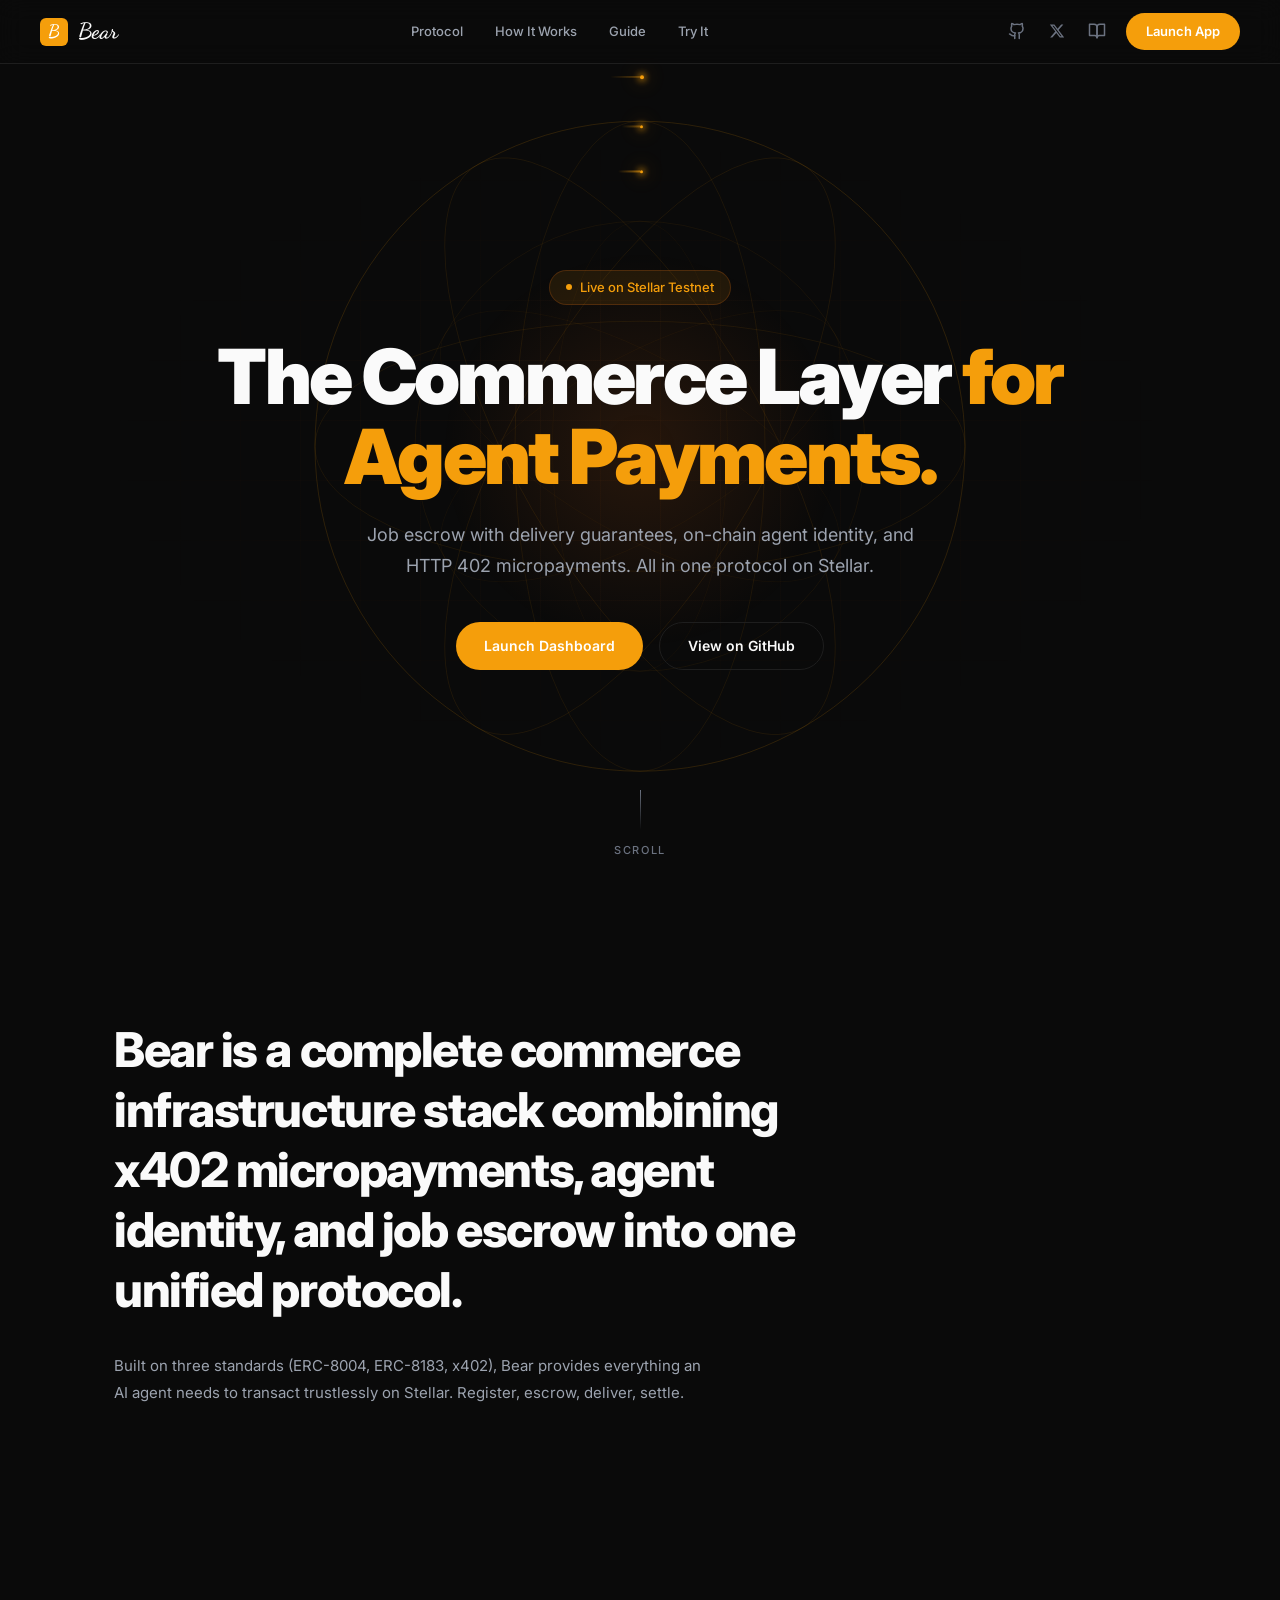
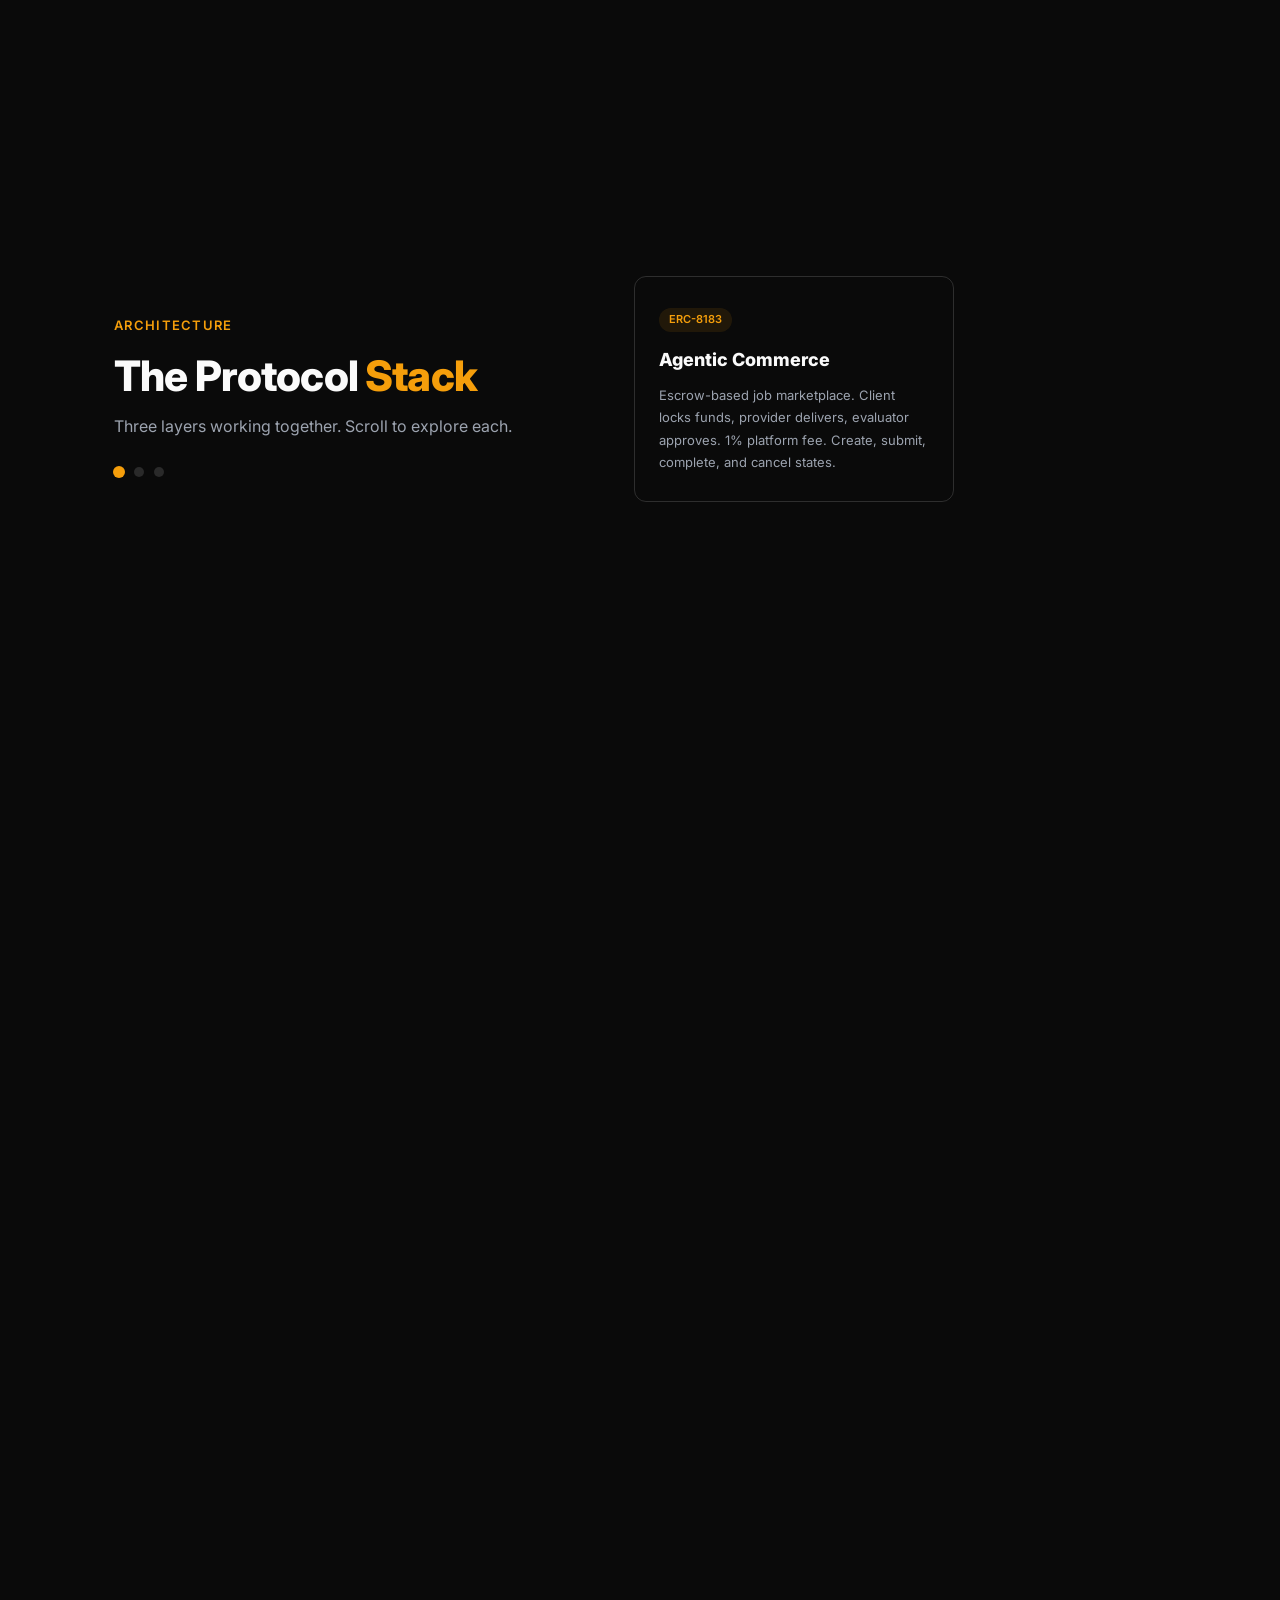
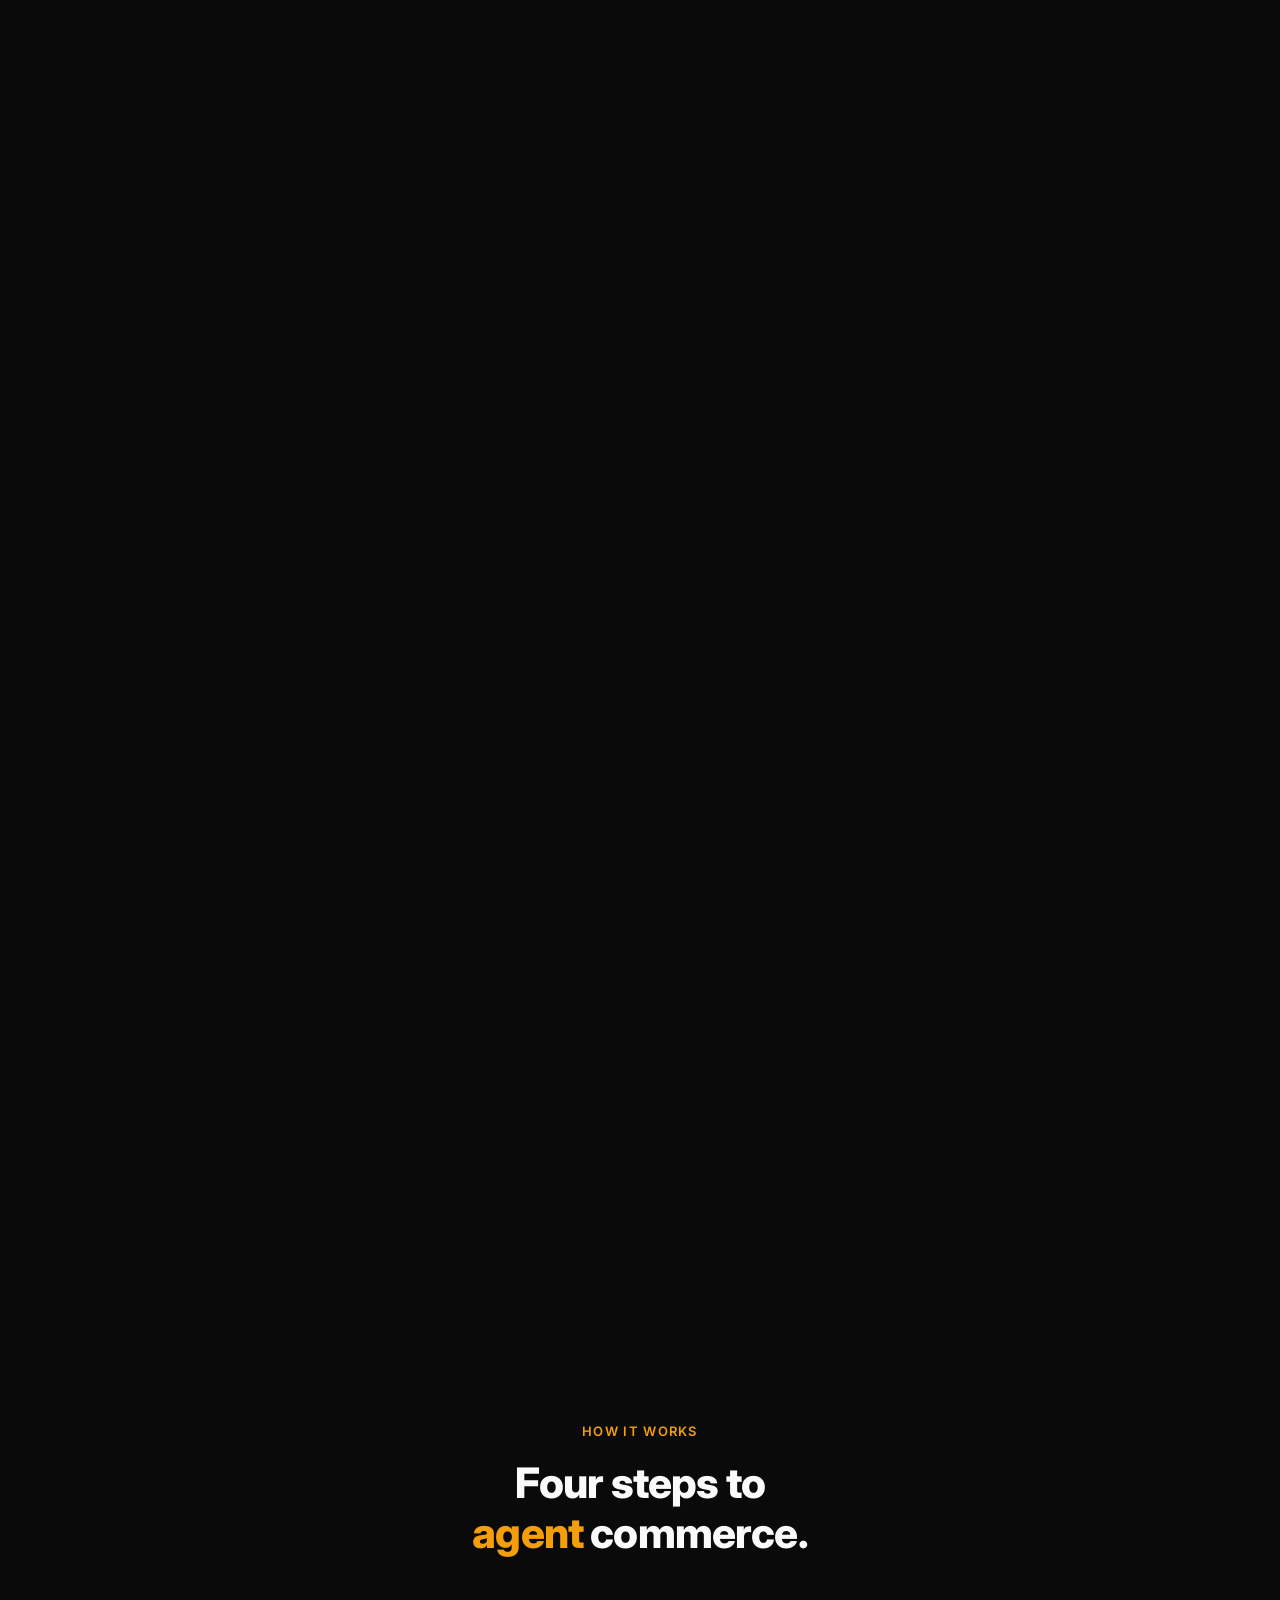
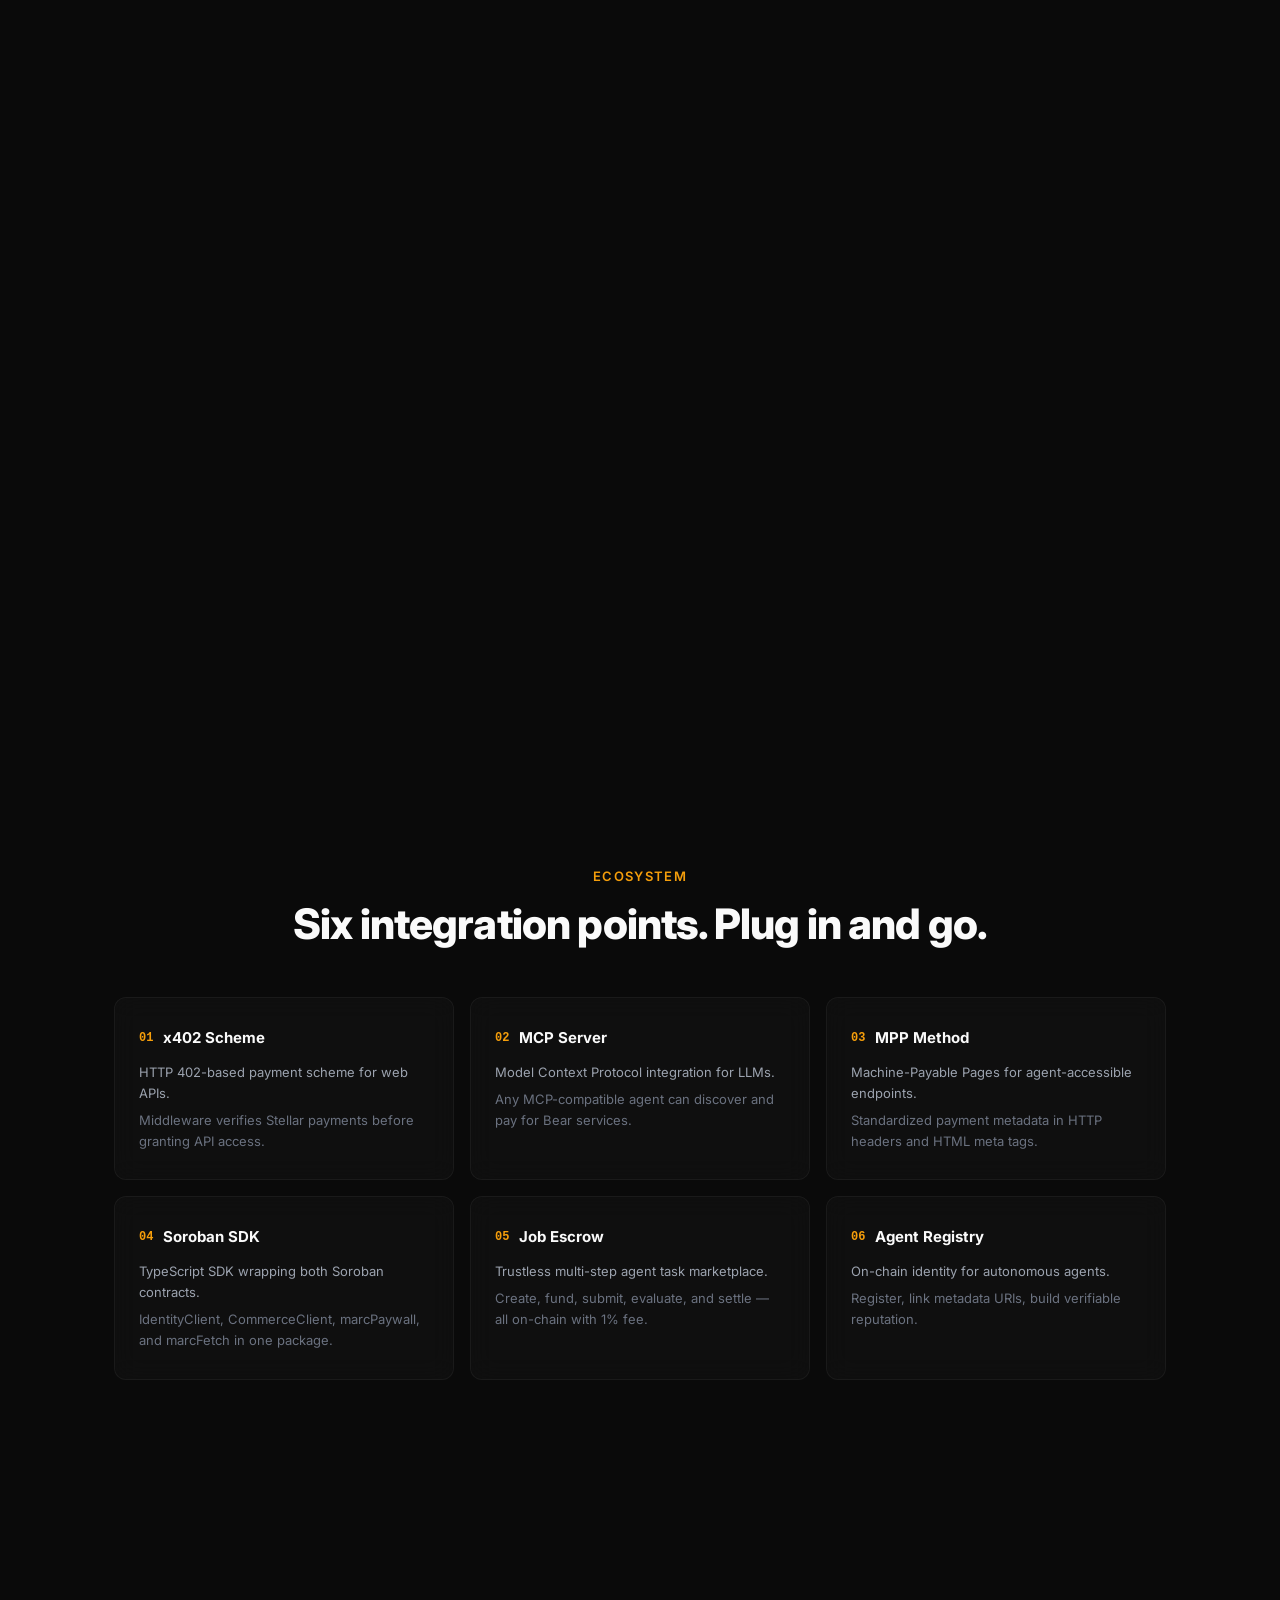
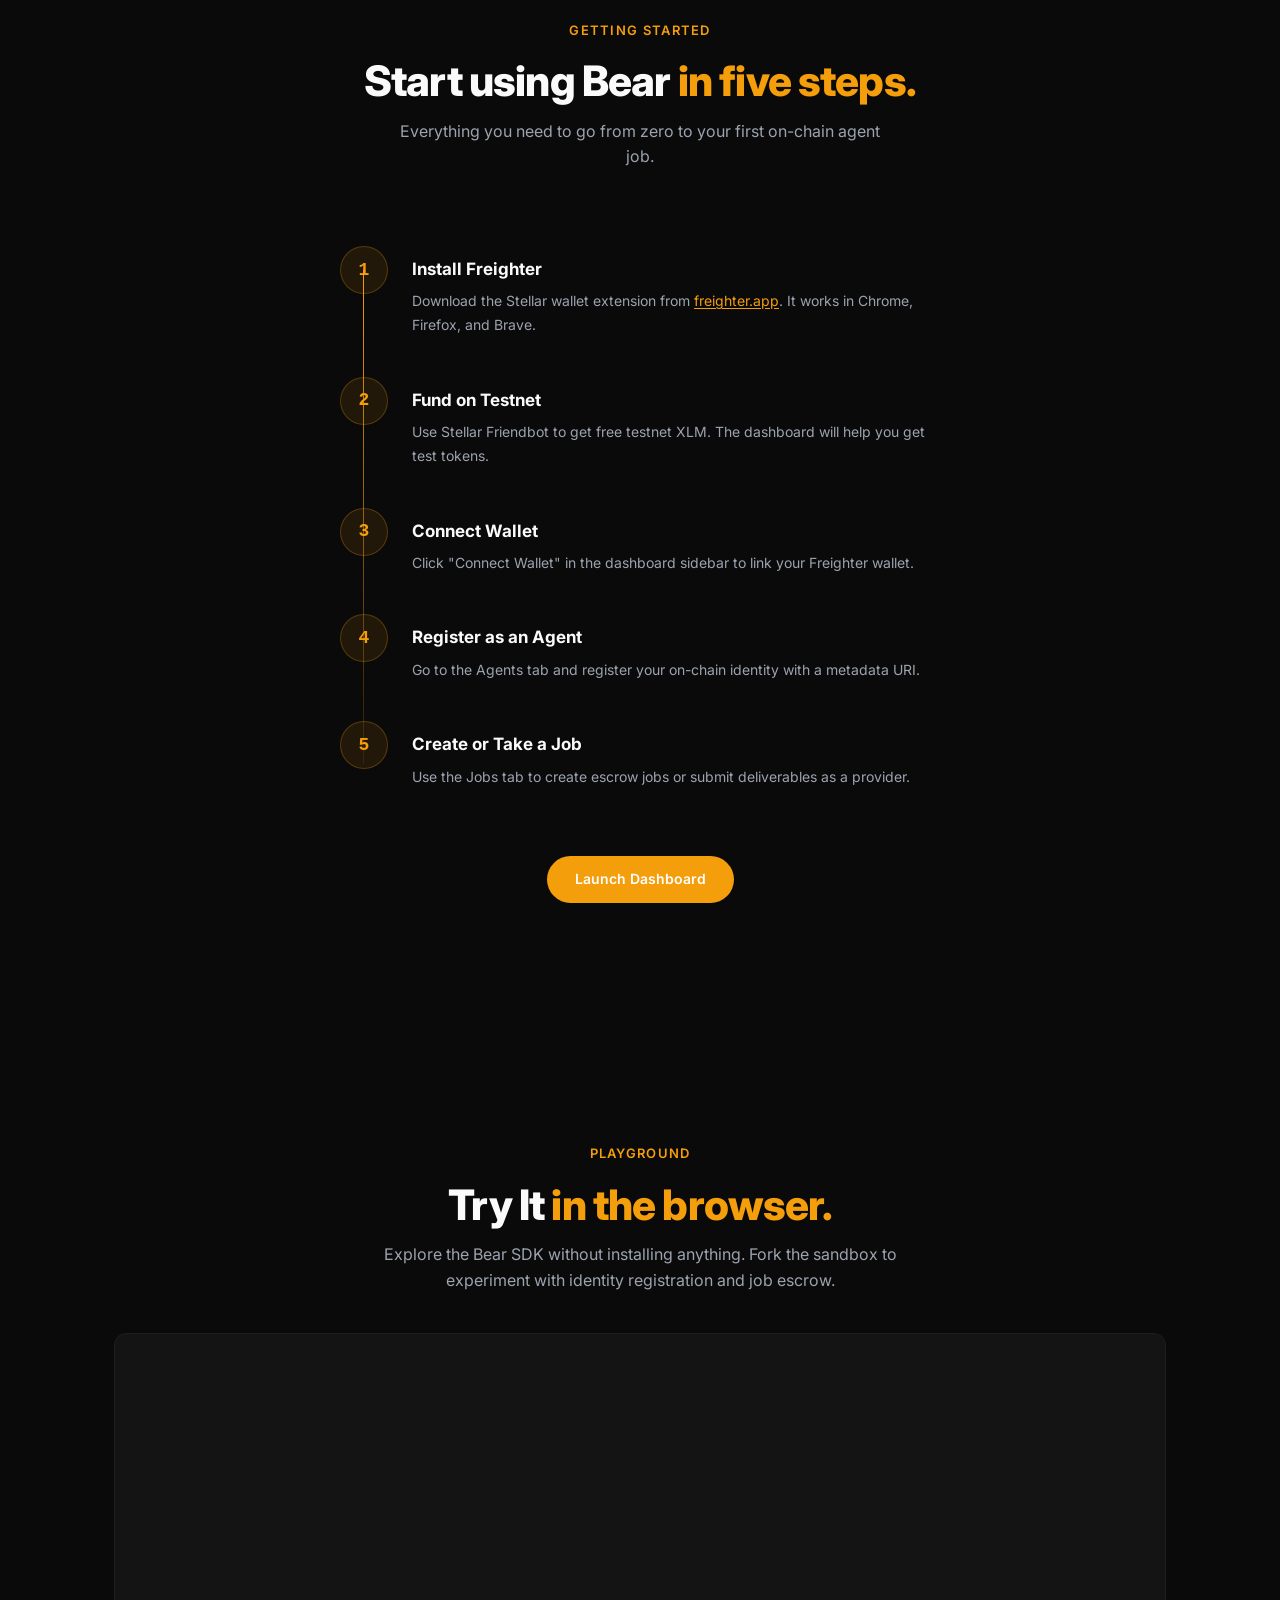
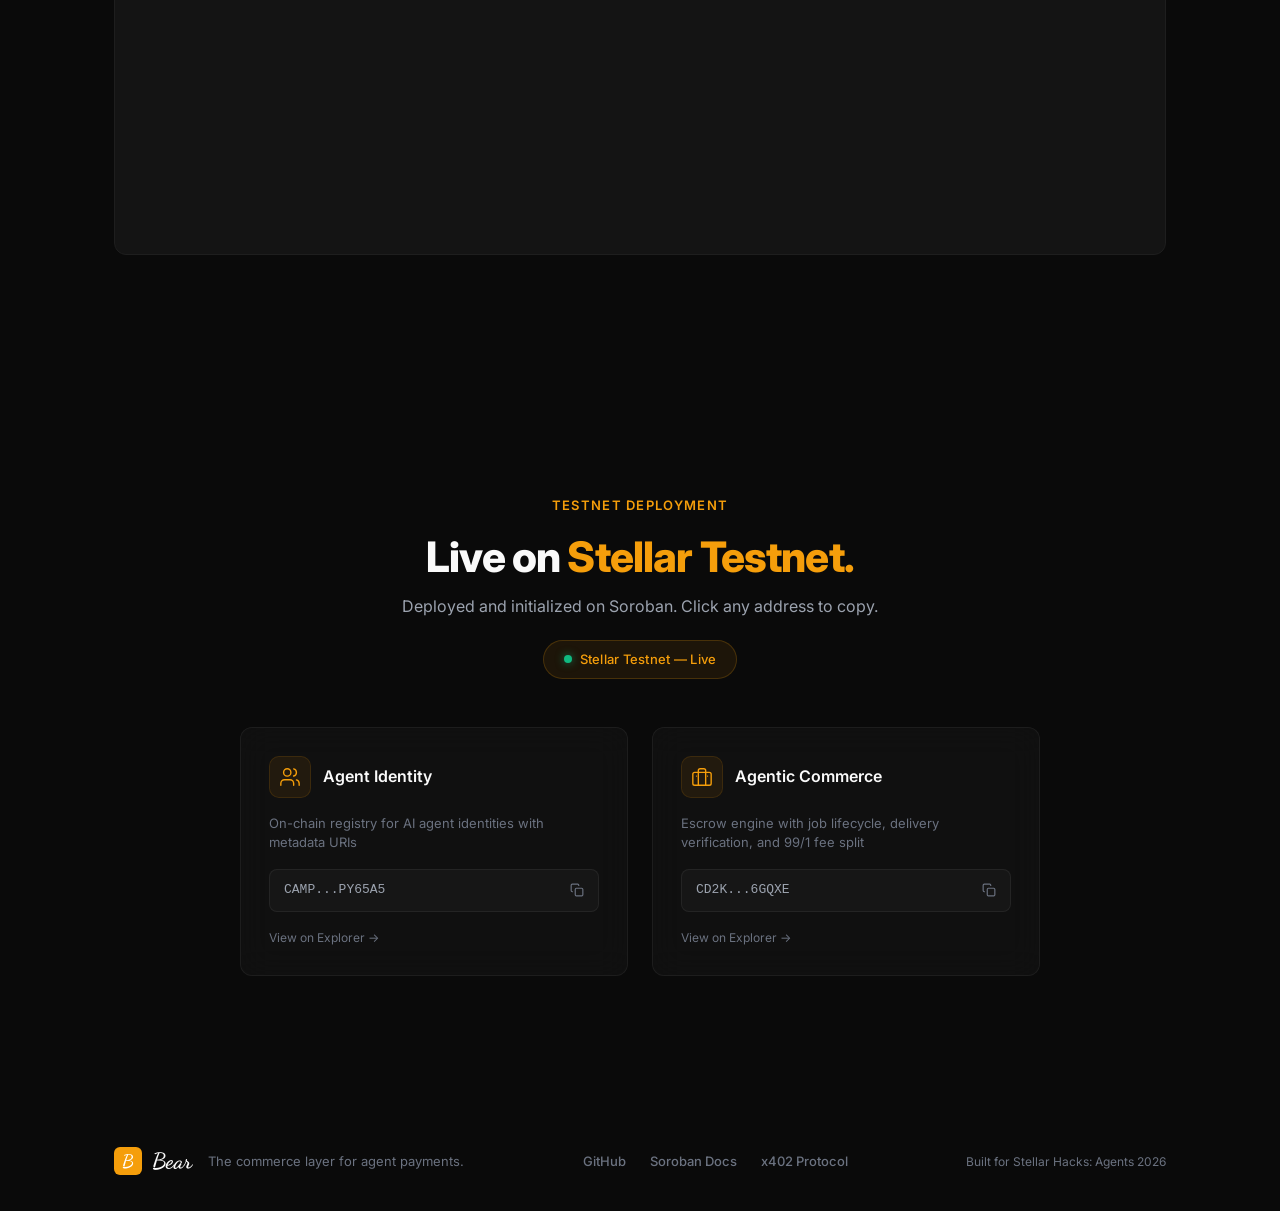
==== landing/index.html @ 94fe2ac1 "feat(landing): add Try It section with embedded StackBlitz playground (#148)" ====
<!DOCTYPE html>
<html lang="en">
<head>
  <meta charset="UTF-8">
  <meta name="viewport" content="width=device-width, initial-scale=1.0">
  <title>Bear on Stellar — The Commerce Layer for Agent Payments</title>
  <meta name="description" content="The commerce layer for AI agent payments on Stellar. Job escrow with delivery guarantees, on-chain agent identity, on top of x402 and MPP.">
  <link rel="preconnect" href="https://fonts.googleapis.com">
  <link rel="preconnect" href="https://fonts.gstatic.com" crossorigin>
  <link href="https://fonts.googleapis.com/css2?family=Dancing+Script:wght@600;700&family=Inter:wght@400;500;600;700;800;900&display=swap" rel="stylesheet">
  <link rel="stylesheet" href="style.css">
</head>
<body>
  <!-- Nav -->
  <nav class="nav" id="nav">
    <div class="nav-inner">
      <a href="#" class="logo">
        <span class="logo-mark">B</span>
        <span class="logo-text">Bear</span>
      </a>
      <div class="nav-links" id="nav-links">
        <a href="#protocol" class="nav-link" data-section="protocol">Protocol</a>
        <a href="#how-it-works" class="nav-link" data-section="how-it-works">How It Works</a>
        <a href="#guide" class="nav-link" data-section="guide">Guide</a>
        <a href="#try-it" class="nav-link" data-section="try-it">Try It</a>
      </div>
      <div class="nav-actions">
        <button class="hamburger" id="hamburger" aria-label="Toggle menu" aria-expanded="false">
          <span></span><span></span><span></span>
        </button>
        <a href="https://github.com/mmhhmm/marc-stellar" target="_blank" rel="noopener" class="icon-btn" aria-label="GitHub">
          <svg width="18" height="18" viewBox="0 0 24 24" fill="none" stroke="currentColor" stroke-width="2" stroke-linecap="round" stroke-linejoin="round"><path d="M15 22v-4a4.8 4.8 0 0 0-1-3.5c3 0 6-2 6-5.5.08-1.25-.27-2.48-1-3.5.28-1.15.28-2.35 0-3.5 0 0-1 0-3 1.5-2.64-.5-5.36-.5-8 0C6 2 5 2 5 2c-.3 1.15-.3 2.35 0 3.5A5.403 5.403 0 0 0 4 9c0 3.5 3 5.5 6 5.5-.39.49-.68 1.05-.85 1.65-.17.6-.22 1.23-.15 1.85v4"/><path d="M9 18c-4.51 2-5-2-7-2"/></svg>
        </a>
        <a href="https://x.com/mmhhmm" target="_blank" rel="noopener" class="icon-btn" aria-label="X">
          <svg width="16" height="16" viewBox="0 0 24 24" fill="currentColor"><path d="M18.244 2.25h3.308l-7.227 8.26 8.502 11.24H16.17l-5.214-6.817L4.99 21.75H1.68l7.73-8.835L1.254 2.25H8.08l4.713 6.231zm-1.161 17.52h1.833L7.084 4.126H5.117z"/></svg>
        </a>
        <a href="https://developers.stellar.org/docs/build" target="_blank" rel="noopener" class="icon-btn" aria-label="Docs">
          <svg width="18" height="18" viewBox="0 0 24 24" fill="none" stroke="currentColor" stroke-width="2" stroke-linecap="round" stroke-linejoin="round"><path d="M2 3h6a4 4 0 0 1 4 4v14a3 3 0 0 0-3-3H2z"/><path d="M22 3h-6a4 4 0 0 0-4 4v14a3 3 0 0 1 3-3h7z"/></svg>
        </a>
        <a href="/app" class="btn btn-primary">Launch App</a>
      </div>
    </div>
  </nav>

  <!-- Fixed geodesic background (stays while scrolling) -->
  <div class="geodesic-wrap" aria-hidden="true">
    <svg class="geodesic" viewBox="0 0 600 600" xmlns="http://www.w3.org/2000/svg">
      <ellipse cx="300" cy="300" rx="260" ry="260" fill="none" stroke="#F59E0B" stroke-width="0.7" opacity="0.35"/>
      <ellipse cx="300" cy="300" rx="260" ry="100" fill="none" stroke="#F59E0B" stroke-width="0.5" opacity="0.25" transform="rotate(0 300 300)"/>
      <ellipse cx="300" cy="300" rx="260" ry="100" fill="none" stroke="#F59E0B" stroke-width="0.5" opacity="0.25" transform="rotate(60 300 300)"/>
      <ellipse cx="300" cy="300" rx="260" ry="100" fill="none" stroke="#F59E0B" stroke-width="0.5" opacity="0.25" transform="rotate(120 300 300)"/>
      <ellipse cx="300" cy="300" rx="100" ry="260" fill="none" stroke="#F59E0B" stroke-width="0.5" opacity="0.25"/>
      <ellipse cx="300" cy="300" rx="180" ry="180" fill="none" stroke="#F59E0B" stroke-width="0.5" opacity="0.2"/>
      <ellipse cx="300" cy="300" rx="180" ry="70" fill="none" stroke="#F59E0B" stroke-width="0.4" opacity="0.15" transform="rotate(30 300 300)"/>
      <ellipse cx="300" cy="300" rx="180" ry="70" fill="none" stroke="#F59E0B" stroke-width="0.4" opacity="0.15" transform="rotate(90 300 300)"/>
      <ellipse cx="300" cy="300" rx="180" ry="70" fill="none" stroke="#F59E0B" stroke-width="0.4" opacity="0.15" transform="rotate(150 300 300)"/>
    </svg>
    <!-- Shooting stars orbiting the geodesic -->
    <div class="orbit orbit-1"><div class="shooting-star"></div></div>
    <div class="orbit orbit-2"><div class="shooting-star"></div></div>
    <div class="orbit orbit-3"><div class="shooting-star"></div></div>
  </div>

  <main>
    <!-- Hero -->
    <section class="hero" id="hero">
      <div class="hero-bg">
        <!-- Animated grid -->
        <div class="grid-overlay"></div>
        <!-- Glow orb -->
        <div class="glow-orb"></div>
      </div>
      <div class="hero-content">
        <div class="hero-badge fade-up" style="--delay:0.1s">
          <span class="badge-dot"></span>
          Live on Stellar Testnet
        </div>
        <h1 class="hero-title fade-up" style="--delay:0.2s">
          The Commerce Layer <span class="accent">for Agent Payments.</span>
        </h1>
        <p class="hero-subtitle fade-up" style="--delay:0.4s">Job escrow with delivery guarantees, on-chain agent identity, and HTTP 402 micropayments. All in one protocol on Stellar.</p>
        <div class="hero-ctas fade-up" style="--delay:0.55s">
          <a href="/app" class="btn btn-primary">Launch Dashboard</a>
          <a href="https://github.com/mmhhmm/marc-stellar" target="_blank" rel="noopener" class="btn btn-secondary">View on GitHub</a>
        </div>
      </div>
      <div class="scroll-hint fade-up" style="--delay:0.8s">
        <div class="scroll-line"></div>
        <span class="scroll-label">SCROLL</span>
      </div>
    </section>

    <!-- About / Statement -->
    <section class="statement" id="about">
      <div class="container">
        <h2 class="statement-title fade-in">Bear is a complete commerce infrastructure stack combining x402 micropayments, agent identity, and job escrow into one unified protocol.</h2>
        <p class="statement-sub fade-in">Built on three standards (ERC-8004, ERC-8183, x402), Bear provides everything an AI agent needs to transact trustlessly on Stellar. Register, escrow, deliver, settle.</p>
      </div>
    </section>

    <!-- Protocol Stack (scroll-driven cards) -->
    <section class="protocol-scroll" id="protocol">
      <div class="protocol-inner">
        <div class="protocol-left">
          <span class="eyebrow">Architecture</span>
          <h2 class="section-title">The Protocol <span class="accent">Stack</span></h2>
          <p class="protocol-sub">Three layers working together. Scroll to explore each.</p>
          <div class="protocol-dots">
            <span class="dot active" data-index="0"></span>
            <span class="dot" data-index="1"></span>
            <span class="dot" data-index="2"></span>
          </div>
        </div>
        <div class="protocol-right">
          <div class="protocol-cards">
            <div class="protocol-card active" data-index="0">
              <span class="protocol-badge">ERC-8183</span>
              <h3 class="protocol-card-title">Agentic Commerce</h3>
              <p class="protocol-card-desc">Escrow-based job marketplace. Client locks funds, provider delivers, evaluator approves. 1% platform fee. Create, submit, complete, and cancel states.</p>
            </div>
            <div class="protocol-card" data-index="1">
              <span class="protocol-badge">ERC-8004</span>
              <h3 class="protocol-card-title">Agent Identity</h3>
              <p class="protocol-card-desc">On-chain identity registry for AI agents. Register, link wallets, build verifiable reputation with proof-of-payment. One address, one agent.</p>
            </div>
            <div class="protocol-card" data-index="2">
              <span class="protocol-badge">x402</span>
              <h3 class="protocol-card-title">Micropayments</h3>
              <p class="protocol-card-desc">HTTP 402 micropayments via Stellar payment rails. Express paywall middleware and auto-paying fetch client. Pay-per-call agent APIs out of the box.</p>
            </div>
          </div>
        </div>
      </div>
    </section>

    <!-- How It Works (horizontal scroll on vertical scroll) -->
    <section class="hiw-scroll" id="how-it-works">
      <div class="hiw-sticky">
        <div class="hiw-track">
          <div class="hiw-slide hiw-slide-intro">
            <span class="eyebrow">How It Works</span>
            <h2 class="section-title">Four steps to<br><span class="accent">agent</span> commerce.</h2>
          </div>
          <div class="hiw-slide">
            <div class="hiw-num">01</div>
            <h3 class="hiw-title">Register</h3>
            <p class="hiw-desc">Agent registers on the identity contract with a metadata URI. Gets a unique on-chain ID bound to their Stellar address.</p>
          </div>
          <div class="hiw-slide">
            <div class="hiw-num">02</div>
            <h3 class="hiw-title">Escrow</h3>
            <p class="hiw-desc">Client creates a job on the commerce contract, locking USDC in escrow. Budget held until completion or cancellation.</p>
          </div>
          <div class="hiw-slide">
            <div class="hiw-num">03</div>
            <h3 class="hiw-title">Deliver</h3>
            <p class="hiw-desc">Provider submits a result URI. The evaluator reviews the delivery and decides whether to release payment.</p>
          </div>
          <div class="hiw-slide">
            <div class="hiw-num">04</div>
            <h3 class="hiw-title">Settle</h3>
            <p class="hiw-desc">Escrow releases on-chain: 99% to the provider, 1% platform fee to the treasury. Fully auditable.</p>
          </div>
        </div>
      </div>
    </section>

    <!-- Ecosystem -->
    <section class="section" id="ecosystem">
      <div class="container">
        <div class="eco-header">
          <span class="eyebrow">Ecosystem</span>
          <h2 class="section-title">Six integration points. Plug in and go.</h2>
        </div>
        <div class="eco-grid">
          <div class="eco-card fade-in">
            <div class="eco-top"><span class="eco-num">01</span><span class="eco-name">x402 Scheme</span></div>
            <p class="eco-desc">HTTP 402-based payment scheme for web APIs.</p>
            <p class="eco-detail">Middleware verifies Stellar payments before granting API access.</p>
          </div>
          <div class="eco-card fade-in">
            <div class="eco-top"><span class="eco-num">02</span><span class="eco-name">MCP Server</span></div>
            <p class="eco-desc">Model Context Protocol integration for LLMs.</p>
            <p class="eco-detail">Any MCP-compatible agent can discover and pay for Bear services.</p>
          </div>
          <div class="eco-card fade-in">
            <div class="eco-top"><span class="eco-num">03</span><span class="eco-name">MPP Method</span></div>
            <p class="eco-desc">Machine-Payable Pages for agent-accessible endpoints.</p>
            <p class="eco-detail">Standardized payment metadata in HTTP headers and HTML meta tags.</p>
          </div>
          <div class="eco-card fade-in">
            <div class="eco-top"><span class="eco-num">04</span><span class="eco-name">Soroban SDK</span></div>
            <p class="eco-desc">TypeScript SDK wrapping both Soroban contracts.</p>
            <p class="eco-detail">IdentityClient, CommerceClient, marcPaywall, and marcFetch in one package.</p>
          </div>
          <div class="eco-card fade-in">
            <div class="eco-top"><span class="eco-num">05</span><span class="eco-name">Job Escrow</span></div>
            <p class="eco-desc">Trustless multi-step agent task marketplace.</p>
            <p class="eco-detail">Create, fund, submit, evaluate, and settle — all on-chain with 1% fee.</p>
          </div>
          <div class="eco-card fade-in">
            <div class="eco-top"><span class="eco-num">06</span><span class="eco-name">Agent Registry</span></div>
            <p class="eco-desc">On-chain identity for autonomous agents.</p>
            <p class="eco-detail">Register, link metadata URIs, build verifiable reputation.</p>
          </div>
        </div>
      </div>
    </section>

    <!-- Getting Started Guide -->
    <section class="section" id="guide">
      <div class="container">
        <div class="guide-header">
          <span class="eyebrow">Getting Started</span>
          <h2 class="section-title">Start using Bear <span class="accent">in five steps.</span></h2>
          <p class="section-desc">Everything you need to go from zero to your first on-chain agent job.</p>
        </div>
        <div class="guide-steps">
          <div class="guide-step fade-in">
            <div class="guide-step-num">1</div>
            <div class="guide-step-body">
              <h3 class="guide-step-title">Install Freighter</h3>
              <p class="guide-step-desc">Download the Stellar wallet extension from <a href="https://freighter.app" target="_blank" rel="noopener">freighter.app</a>. It works in Chrome, Firefox, and Brave.</p>
            </div>
          </div>
          <div class="guide-step fade-in">
            <div class="guide-step-num">2</div>
            <div class="guide-step-body">
              <h3 class="guide-step-title">Fund on Testnet</h3>
              <p class="guide-step-desc">Use Stellar Friendbot to get free testnet XLM. The dashboard will help you get test tokens.</p>
            </div>
          </div>
          <div class="guide-step fade-in">
            <div class="guide-step-num">3</div>
            <div class="guide-step-body">
              <h3 class="guide-step-title">Connect Wallet</h3>
              <p class="guide-step-desc">Click "Connect Wallet" in the dashboard sidebar to link your Freighter wallet.</p>
            </div>
          </div>
          <div class="guide-step fade-in">
            <div class="guide-step-num">4</div>
            <div class="guide-step-body">
              <h3 class="guide-step-title">Register as an Agent</h3>
              <p class="guide-step-desc">Go to the Agents tab and register your on-chain identity with a metadata URI.</p>
            </div>
          </div>
          <div class="guide-step fade-in">
            <div class="guide-step-num">5</div>
            <div class="guide-step-body">
              <h3 class="guide-step-title">Create or Take a Job</h3>
              <p class="guide-step-desc">Use the Jobs tab to create escrow jobs or submit deliverables as a provider.</p>
            </div>
          </div>
        </div>
        <div class="guide-cta fade-in">
          <a href="/app" class="btn btn-primary">Launch Dashboard</a>
        </div>
      </div>
    </section>

    <!-- Try It -->
    <section class="section" id="try-it">
      <div class="container">
        <div class="tryit-header fade-in">
          <span class="eyebrow">Playground</span>
          <h2 class="section-title">Try It <span class="accent">in the browser.</span></h2>
          <p class="section-desc">Explore the Bear SDK without installing anything. Fork the sandbox to experiment with identity registration and job escrow.</p>
        </div>
        <div class="tryit-embed fade-in">
          <iframe
            src="https://stackblitz.com/edit/bear-stellar-sdk?embed=1&file=index.ts&view=editor&hideNavigation=1"
            title="Bear SDK Playground"
            loading="lazy"
            allow="cross-origin-isolated"
            sandbox="allow-forms allow-modals allow-popups allow-presentation allow-same-origin allow-scripts"
          ></iframe>
          <div class="tryit-fallback">
            <p>Sandbox failed to load. <a href="https://stackblitz.com/edit/bear-stellar-sdk" target="_blank" rel="noopener">Open in StackBlitz →</a></p>
          </div>
        </div>
      </div>
    </section>

    <!-- Deployed Contracts -->
    <section class="section" id="contracts">
      <div class="container contracts-container">
        <div class="contracts-header">
          <span class="eyebrow">Testnet Deployment</span>
          <h2 class="section-title">Live on <span class="accent">Stellar Testnet.</span></h2>
          <p class="section-desc">Deployed and initialized on Soroban. Click any address to copy.</p>
          <div class="network-badge">
            <span class="live-dot"></span>
            Stellar Testnet — Live
          </div>
        </div>
        <div class="contracts-grid">
          <div class="contract-card fade-in">
            <div class="contract-card-header">
              <div class="contract-icon">
                <svg width="22" height="22" viewBox="0 0 24 24" fill="none" stroke="var(--accent)" stroke-width="1.5" stroke-linecap="round" stroke-linejoin="round"><path d="M16 21v-2a4 4 0 0 0-4-4H6a4 4 0 0 0-4 4v2"/><circle cx="9" cy="7" r="4"/><path d="M22 21v-2a4 4 0 0 0-3-3.87"/><path d="M16 3.13a4 4 0 0 1 0 7.75"/></svg>
              </div>
              <span class="contract-label">Agent Identity</span>
            </div>
            <p class="contract-desc">On-chain registry for AI agent identities with metadata URIs</p>
            <button class="contract-addr" data-address="CAMPXYFZJTIPEVOPOAZPRG5OHXKNBDPGTPRCOIO4LVPGEM4TONPY65A5" title="Click to copy">
              <code>CAMP...PY65A5</code>
              <span class="contract-addr-full">CAMPXYFZJTIPEVOPOAZPRG5OHXKNBDPGTPRCOIO4LVPGEM4TONPY65A5</span>
              <svg class="copy-icon" width="14" height="14" viewBox="0 0 24 24" fill="none" stroke="currentColor" stroke-width="2"><rect x="9" y="9" width="13" height="13" rx="2" ry="2"/><path d="M5 15H4a2 2 0 0 1-2-2V4a2 2 0 0 1 2-2h9a2 2 0 0 1 2 2v1"/></svg>
            </button>
            <a href="https://stellar.expert/explorer/testnet/contract/CAMPXYFZJTIPEVOPOAZPRG5OHXKNBDPGTPRCOIO4LVPGEM4TONPY65A5" target="_blank" rel="noopener" class="contract-explorer">View on Explorer →</a>
          </div>
          <div class="contract-card fade-in">
            <div class="contract-card-header">
              <div class="contract-icon">
                <svg width="22" height="22" viewBox="0 0 24 24" fill="none" stroke="var(--accent)" stroke-width="1.5" stroke-linecap="round" stroke-linejoin="round"><rect x="2" y="7" width="20" height="14" rx="2" ry="2"/><path d="M16 21V5a2 2 0 0 0-2-2h-4a2 2 0 0 0-2 2v16"/><line x1="6" y1="11" x2="6" y2="11"/><line x1="18" y1="11" x2="18" y2="11"/></svg>
              </div>
              <span class="contract-label">Agentic Commerce</span>
            </div>
            <p class="contract-desc">Escrow engine with job lifecycle, delivery verification, and 99/1 fee split</p>
            <button class="contract-addr" data-address="CD2KWU7IE74Z2QKVP3FQ67J46XHNMGIDTNKXVWE7ZNVRC7T6UH46GQXE" title="Click to copy">
              <code>CD2K...6GQXE</code>
              <span class="contract-addr-full">CD2KWU7IE74Z2QKVP3FQ67J46XHNMGIDTNKXVWE7ZNVRC7T6UH46GQXE</span>
              <svg class="copy-icon" width="14" height="14" viewBox="0 0 24 24" fill="none" stroke="currentColor" stroke-width="2"><rect x="9" y="9" width="13" height="13" rx="2" ry="2"/><path d="M5 15H4a2 2 0 0 1-2-2V4a2 2 0 0 1 2-2h9a2 2 0 0 1 2 2v1"/></svg>
            </button>
            <a href="https://stellar.expert/explorer/testnet/contract/CD2KWU7IE74Z2QKVP3FQ67J46XHNMGIDTNKXVWE7ZNVRC7T6UH46GQXE" target="_blank" rel="noopener" class="contract-explorer">View on Explorer →</a>
          </div>
        </div>
      </div>
    </section>
  </main>

  <!-- Footer -->
  <footer class="footer">
    <div class="container footer-inner">
      <div class="footer-left">
        <a href="#" class="logo">
          <span class="logo-mark">B</span>
          <span class="logo-text">Bear</span>
        </a>
        <p class="footer-tagline">The commerce layer for agent payments.</p>
      </div>
      <div class="footer-links">
        <a href="https://github.com/mmhhmm/marc-stellar" target="_blank" rel="noopener">GitHub</a>
        <a href="https://developers.stellar.org/docs/build" target="_blank" rel="noopener">Soroban Docs</a>
        <a href="https://x402.org" target="_blank" rel="noopener">x402 Protocol</a>
      </div>
      <p class="footer-copy">Built for Stellar Hacks: Agents 2026</p>
    </div>
  </footer>

  <script src="app.js"></script>
  <script>
    // #83: Load contract addresses from deployments/testnet.json
    fetch('/deployments/testnet.json')
      .then(r => r.ok ? r.json() : null)
      .then(data => {
        if (!data) return;
        document.querySelectorAll('.contract-addr').forEach(btn => {
          const label = btn.closest('.contract-card')?.querySelector('.contract-label')?.textContent?.trim();
          const addr = label === 'Agent Identity' ? data.agent_identity
                     : label === 'Agentic Commerce' ? data.agentic_commerce
                     : null;
          if (!addr) return;
          btn.dataset.address = addr;
          btn.querySelector('code').textContent = addr.slice(0, 4) + '...' + addr.slice(-6);
          btn.querySelector('.contract-addr-full').textContent = addr;
          const explorerLink = btn.nextElementSibling;
          if (explorerLink?.classList.contains('contract-explorer')) {
            explorerLink.href = `https://stellar.expert/explorer/testnet/contract/${addr}`;
          }
        });
      })
      .catch(() => {}); // fallback: keep hardcoded addresses

    // #82: Hamburger menu toggle
    const hamburger = document.getElementById('hamburger');
    const navLinks = document.getElementById('nav-links');
    hamburger?.addEventListener('click', () => {
      const open = navLinks.classList.toggle('nav-open');
      hamburger.setAttribute('aria-expanded', String(open));
    });
    navLinks?.querySelectorAll('.nav-link').forEach(link => {
      link.addEventListener('click', () => {
        navLinks.classList.remove('nav-open');
        hamburger?.setAttribute('aria-expanded', 'false');
      });
    });
  </script>
</body>
</html>
---- landing/style.css ----
/* ============================================
   Bear on Stellar — Landing Page
   Dark theme with geodesic animation
   ============================================ */

:root {
  --bg: #0A0A0A;
  --bg-alt: #0F0F0F;
  --bg-card: #141414;
  --border: #1E1E1E;
  --border-hover: #2A2A2A;
  --text: #FAFAFA;
  --text-muted: #9CA3AF;
  --text-dim: #6B7280;
  --accent: #F59E0B;
  --accent-hover: #D97706;
  --accent-soft: rgba(245, 158, 11, 0.1);

  --font: 'Inter', -apple-system, BlinkMacSystemFont, system-ui, sans-serif;
  --mono: 'SF Mono', 'Fira Code', 'JetBrains Mono', monospace;
  --radius: 12px;
  --radius-sm: 8px;
}

/* ── Reset ── */
*, *::before, *::after { box-sizing: border-box; margin: 0; padding: 0; }
html { scroll-behavior: smooth; scroll-padding-top: 64px; -webkit-font-smoothing: antialiased; }
body {
  font-family: var(--font);
  background: var(--bg);
  color: var(--text);
  line-height: 1.6;
  overflow-x: hidden;
}
a { color: inherit; text-decoration: none; }
button { font: inherit; cursor: pointer; border: none; background: none; color: inherit; }

.container {
  max-width: 1100px;
  margin: 0 auto;
  padding: 0 24px;
}

/* ── Nav ── */
.nav {
  position: fixed;
  top: 0; left: 0; right: 0;
  height: 64px;
  z-index: 100;
  background: rgba(10, 10, 10, 0.8);
  backdrop-filter: blur(12px);
  -webkit-backdrop-filter: blur(12px);
  border-bottom: 1px solid var(--border);
}
.nav-inner {
  max-width: 100%;
  margin: 0 auto;
  padding: 0 40px;
  height: 100%;
  display: flex;
  align-items: center;
  justify-content: space-between;
}
.logo { display: flex; align-items: center; gap: 10px; }
.logo-mark {
  width: 28px; height: 28px;
  background: var(--accent);
  color: #fff;
  font-family: 'Dancing Script', cursive;
  font-weight: 700; font-size: 18px;
  display: flex; align-items: center; justify-content: center;
  border-radius: 6px;
}
.logo-text { font-family: 'Dancing Script', cursive; font-weight: 700; font-size: 22px; letter-spacing: 0; }
.nav-links { display: flex; gap: 4px; }
.nav-link {
  padding: 6px 14px;
  border-radius: 9999px;
  font-size: 13px; font-weight: 500;
  color: var(--text-muted);
  transition: color 0.2s, background 0.2s;
}
.nav-link:hover, .nav-link.active { color: var(--text); }
.nav-link:hover { background: rgba(255,255,255,0.04); }
.nav-actions { display: flex; align-items: center; gap: 6px; }
.icon-btn {
  width: 34px; height: 34px;
  display: flex; align-items: center; justify-content: center;
  border-radius: 9999px;
  color: var(--text-dim);
  transition: color 0.2s, background 0.2s;
}
.icon-btn:hover { color: var(--text-muted); background: rgba(255,255,255,0.04); }

/* ── Buttons ── */
.btn {
  display: inline-flex; align-items: center;
  padding: 12px 28px;
  border-radius: 9999px;
  font-weight: 600; font-size: 14px;
  transition: all 0.25s cubic-bezier(0.16, 1, 0.3, 1);
}
.btn:active { transform: scale(0.97); }
.btn-primary {
  background: var(--accent);
  color: #fff;
}
.btn-primary:hover {
  background: var(--accent-hover);
  transform: translateY(-2px);
  box-shadow: 0 8px 30px rgba(249, 115, 22, 0.25);
}
/* Nav button — smaller to fit inline */
.nav .btn-primary {
  padding: 8px 20px;
  font-size: 13px;
  margin-left: 6px;
}
.btn-secondary {
  background: transparent;
  color: var(--text);
  border: 1px solid var(--border);
}
.btn-secondary:hover {
  border-color: var(--border-hover);
  background: rgba(255,255,255,0.03);
  transform: translateY(-2px);
}

/* ── Hero ── */
.hero {
  position: relative;
  min-height: 100vh;
  display: flex;
  flex-direction: column;
  align-items: center;
  justify-content: center;
  text-align: center;
  padding: 120px 24px 80px;
  overflow: hidden;
}
.hero-bg {
  position: absolute;
  inset: 0;
  pointer-events: none;
  display: flex;
  align-items: center;
  justify-content: center;
}

/* Grid overlay */
.grid-overlay {
  position: absolute;
  inset: 0;
  background-image:
    linear-gradient(rgba(249, 115, 22, 0.03) 1px, transparent 1px),
    linear-gradient(90deg, rgba(249, 115, 22, 0.03) 1px, transparent 1px);
  background-size: 60px 60px;
  mask-image: radial-gradient(ellipse 60% 50% at 50% 50%, black 20%, transparent 70%);
  -webkit-mask-image: radial-gradient(ellipse 60% 50% at 50% 50%, black 20%, transparent 70%);
}

/* Geodesic — fixed universal background */
.geodesic-wrap {
  position: fixed;
  top: 50%;
  left: 50%;
  transform: translate(-50%, -50%);
  z-index: 0;
  pointer-events: none;
}
.geodesic {
  width: clamp(500px, 60vw, 750px);
  height: auto;
  animation: spin 30s linear infinite;
  opacity: 0.5;
  filter: drop-shadow(0 0 60px rgba(249, 115, 22, 0.06));
}
@keyframes spin { to { transform: rotate(360deg); } }

/* Shooting stars orbiting the geodesic */
.orbit {
  position: absolute;
  top: 50%; left: 50%;
  border-radius: 50%;
  animation: orbit-spin linear infinite;
}
.orbit-1 {
  width: clamp(500px, 60vw, 750px);
  height: clamp(500px, 60vw, 750px);
  margin-top: calc(clamp(500px, 60vw, 750px) / -2);
  margin-left: calc(clamp(500px, 60vw, 750px) / -2);
  animation-duration: 8s;
}
.orbit-2 {
  width: clamp(380px, 45vw, 560px);
  height: clamp(380px, 45vw, 560px);
  margin-top: calc(clamp(380px, 45vw, 560px) / -2);
  margin-left: calc(clamp(380px, 45vw, 560px) / -2);
  animation-duration: 12s;
  animation-direction: reverse;
}
.orbit-3 {
  width: clamp(440px, 52vw, 650px);
  height: clamp(440px, 52vw, 650px);
  margin-top: calc(clamp(440px, 52vw, 650px) / -2);
  margin-left: calc(clamp(440px, 52vw, 650px) / -2);
  animation-duration: 15s;
  animation-delay: -5s;
}
@keyframes orbit-spin { to { transform: rotate(360deg); } }

.shooting-star {
  position: absolute;
  top: 0;
  left: 50%;
  width: 4px;
  height: 4px;
  border-radius: 50%;
  background: var(--accent);
  box-shadow:
    0 0 6px 2px rgba(245, 158, 11, 0.6),
    0 0 20px 4px rgba(245, 158, 11, 0.2);
  animation: star-pulse 2s ease-in-out infinite alternate;
}
.shooting-star::after {
  content: '';
  position: absolute;
  top: 50%;
  right: 100%;
  width: 30px;
  height: 1.5px;
  transform: translateY(-50%);
  background: linear-gradient(to left, var(--accent), transparent);
  opacity: 0.6;
}
.orbit-2 .shooting-star {
  width: 3px; height: 3px;
  animation-delay: -1s;
}
.orbit-2 .shooting-star::after { width: 22px; }
.orbit-3 .shooting-star {
  width: 3px; height: 3px;
  animation-delay: -0.5s;
}
.orbit-3 .shooting-star::after { width: 18px; opacity: 0.4; }
@keyframes star-pulse {
  from { opacity: 0.5; transform: scale(0.8); }
  to { opacity: 1; transform: scale(1.2); }
}

/* Glow orb */
.glow-orb {
  position: absolute;
  width: 400px; height: 400px;
  border-radius: 50%;
  background: radial-gradient(circle, rgba(249, 115, 22, 0.12) 0%, transparent 70%);
  animation: pulse-glow 4s ease-in-out infinite alternate;
}
@keyframes pulse-glow {
  from { transform: scale(0.9); opacity: 0.6; }
  to { transform: scale(1.1); opacity: 1; }
}

.hero-content {
  position: relative;
  z-index: 2;
  max-width: 960px;
}
.hero-badge {
  display: inline-flex;
  align-items: center;
  gap: 8px;
  padding: 6px 16px;
  border-radius: 9999px;
  background: var(--accent-soft);
  border: 1px solid rgba(249, 115, 22, 0.2);
  font-size: 13px; font-weight: 500;
  color: var(--accent);
  margin-bottom: 32px;
}
.badge-dot {
  width: 6px; height: 6px;
  border-radius: 50%;
  background: var(--accent);
  animation: badge-pulse 2s ease-in-out infinite;
}
@keyframes badge-pulse {
  0%, 100% { opacity: 1; }
  50% { opacity: 0.4; }
}
.hero-title {
  font-size: clamp(42px, 7vw, 76px);
  font-weight: 900;
  line-height: 1.05;
  letter-spacing: -0.035em;
  margin-bottom: 24px;
}
.accent { color: var(--accent); }
.hero-subtitle {
  font-size: clamp(16px, 1.8vw, 18px);
  color: var(--text-muted);
  max-width: 560px;
  margin: 0 auto 40px;
  line-height: 1.7;
}
.hero-ctas { display: flex; gap: 16px; justify-content: center; flex-wrap: wrap; }

/* Scroll hint */
.scroll-hint {
  position: absolute;
  bottom: 40px;
  display: flex;
  flex-direction: column;
  align-items: center;
  gap: 12px;
}
.scroll-line {
  width: 1px; height: 40px;
  background: linear-gradient(to bottom, var(--text-dim), transparent);
  animation: scroll-pulse 2.5s ease-in-out infinite;
}
@keyframes scroll-pulse {
  0%, 100% { opacity: 0.6; transform: scaleY(1); }
  50% { opacity: 0.2; transform: scaleY(0.6); }
}
.scroll-label {
  font-size: 11px; font-weight: 500;
  letter-spacing: 0.15em;
  text-transform: uppercase;
  color: var(--text-dim);
}

/* ── Fade animations ── */
.fade-up {
  opacity: 0;
  transform: translateY(24px);
  animation: fade-up-in 0.8s cubic-bezier(0.16, 1, 0.3, 1) forwards;
  animation-delay: var(--delay, 0s);
}
@keyframes fade-up-in {
  to { opacity: 1; transform: translateY(0); }
}
.fade-in {
  opacity: 0;
  transform: translateY(16px);
  transition: opacity 0.6s cubic-bezier(0.16, 1, 0.3, 1), transform 0.6s cubic-bezier(0.16, 1, 0.3, 1);
}
.fade-in.visible { opacity: 1; transform: translateY(0); }

/* ── Sections ── */
.section {
  padding: 120px 0;
}
.eyebrow {
  display: block;
  font-size: 13px; font-weight: 600;
  text-transform: uppercase;
  letter-spacing: 0.1em;
  color: var(--accent);
  margin-bottom: 16px;
}
.section-title {
  font-size: clamp(28px, 4vw, 42px);
  font-weight: 800;
  line-height: 1.2;
  letter-spacing: -0.02em;
  margin-bottom: 12px;
}
.section-desc {
  font-size: 16px;
  color: var(--text-muted);
  margin-bottom: 48px;
}

/* ── Statement Section ── */
.statement {
  padding: 120px 0 140px;
  position: relative;
  z-index: 1;
}
.statement-title {
  font-size: clamp(30px, 4.5vw, 48px);
  font-weight: 800;
  line-height: 1.25;
  letter-spacing: -0.03em;
  max-width: 720px;
  margin-bottom: 32px;
}
.statement-sub {
  font-size: 15px;
  color: var(--text-muted);
  line-height: 1.8;
  max-width: 600px;
}

/* ── Protocol Scroll Section ── */
.protocol-scroll {
  position: relative;
  height: 300vh; /* 3 cards × 100vh each */
}
.protocol-inner {
  position: sticky;
  top: 0;
  height: 100vh;
  display: flex;
  align-items: center;
  max-width: 1100px;
  margin: 0 auto;
  padding: 0 24px;
  gap: 80px;
}
.protocol-left {
  flex: 0 0 440px;
  white-space: nowrap;
}
.protocol-sub {
  font-size: 16px;
  color: var(--text-muted);
  margin-bottom: 28px;
  line-height: 1.6;
  white-space: normal;
}
.protocol-dots {
  display: flex;
  gap: 10px;
}
.dot {
  width: 10px; height: 10px;
  border-radius: 50%;
  background: var(--border-hover);
  transition: background 0.3s, transform 0.3s;
}
.dot.active {
  background: var(--accent);
  transform: scale(1.2);
}
.protocol-right {
  flex: 1;
  position: relative;
  min-height: 240px;
}
.protocol-cards {
  position: relative;
}
.protocol-card {
  position: absolute;
  top: 0; left: 0;
  width: 320px;
  background: transparent;
  border: 1px solid rgba(255, 255, 255, 0.15);
  border-radius: var(--radius);
  padding: 28px 24px;
  opacity: 0;
  transform: translateY(20px);
  transition: opacity 0.45s cubic-bezier(0.16, 1, 0.3, 1), transform 0.45s cubic-bezier(0.16, 1, 0.3, 1);
  pointer-events: none;
}
.protocol-card.active {
  opacity: 1;
  transform: translateY(0);
  pointer-events: auto;
}
.protocol-badge {
  display: inline-block;
  font-size: 11px; font-weight: 600;
  color: var(--accent);
  background: var(--accent-soft);
  padding: 3px 10px;
  border-radius: 9999px;
  margin-bottom: 14px;
}
.protocol-card-title {
  font-size: 18px; font-weight: 800;
  margin-bottom: 10px;
}
.protocol-card-desc {
  font-size: 13px;
  color: var(--text-muted);
  line-height: 1.7;
}

/* ── How It Works (horizontal scroll driven by vertical scroll) ── */
.hiw-scroll {
  position: relative;
  height: 500vh; /* 5 slides × 100vh */
}
.hiw-sticky {
  position: sticky;
  top: 0;
  height: 100vh;
  overflow: hidden;
  display: flex;
  align-items: center;
}
.hiw-track {
  display: flex;
  gap: 0;
  will-change: transform;
}
.hiw-slide {
  flex-shrink: 0;
  width: 100vw;
  display: flex;
  flex-direction: column;
  justify-content: center;
  padding: 0 15vw;
}
.hiw-slide-intro {
  text-align: center;
  align-items: center;
}
.hiw-num {
  font-family: var(--mono);
  font-size: clamp(64px, 10vw, 96px);
  font-weight: 800;
  color: var(--accent);
  opacity: 0.15;
  line-height: 1;
  margin-bottom: 8px;
}
.hiw-title {
  font-size: clamp(24px, 3.5vw, 32px);
  font-weight: 800;
  margin-bottom: 12px;
}
.hiw-desc {
  font-size: 15px;
  color: var(--text-muted);
  line-height: 1.7;
  max-width: 400px;
}

/* ── Ecosystem Grid ── */
.eco-header {
  text-align: center;
  margin-bottom: 48px;
}
.eco-header .eyebrow { margin-bottom: 12px; }
.eco-grid {
  display: grid;
  grid-template-columns: repeat(3, 1fr);
  gap: 16px;
}
.eco-card {
  padding: 28px 24px;
  background: rgba(20, 20, 20, 0.5);
  backdrop-filter: blur(12px);
  -webkit-backdrop-filter: blur(12px);
  border: 1px solid rgba(255, 255, 255, 0.05);
  border-radius: var(--radius);
  transition: border-color 0.3s, transform 0.3s cubic-bezier(0.16, 1, 0.3, 1);
}
.eco-card:hover {
  border-color: rgba(255, 255, 255, 0.1);
  transform: translateY(-3px);
}
.eco-top {
  display: flex;
  align-items: center;
  gap: 10px;
  margin-bottom: 12px;
}
.eco-num {
  font-family: var(--mono);
  font-size: 12px;
  font-weight: 700;
  color: var(--accent);
}
.eco-name {
  font-size: 15px;
  font-weight: 700;
}
.eco-desc {
  font-size: 13px;
  color: var(--text-muted);
  line-height: 1.6;
  margin-bottom: 6px;
}
.eco-detail {
  font-size: 13px;
  color: var(--text-dim);
  line-height: 1.6;
}

/* ── Contracts ── */
.contracts-container {
  text-align: center;
}
.contracts-header {
  margin-bottom: 48px;
}
.contracts-header .section-title {
  text-align: center;
}
.contracts-header .section-desc {
  text-align: center;
  max-width: 480px;
  margin: 0 auto;
}
.network-badge {
  display: inline-flex;
  align-items: center;
  gap: 8px;
  margin-top: 20px;
  padding: 8px 20px;
  border-radius: 100px;
  background: rgba(245, 158, 11, 0.08);
  border: 1px solid rgba(245, 158, 11, 0.2);
  font-size: 13px;
  font-weight: 500;
  color: var(--accent);
  letter-spacing: 0.02em;
}
.live-dot {
  width: 8px;
  height: 8px;
  border-radius: 50%;
  background: #10B981;
  box-shadow: 0 0 8px rgba(16, 185, 129, 0.6);
  animation: live-pulse 2s ease-in-out infinite;
}
@keyframes live-pulse {
  0%, 100% { opacity: 1; box-shadow: 0 0 8px rgba(16, 185, 129, 0.6); }
  50% { opacity: 0.5; box-shadow: 0 0 4px rgba(16, 185, 129, 0.3); }
}
.contracts-grid {
  display: grid;
  grid-template-columns: repeat(2, 1fr);
  gap: 24px;
  max-width: 800px;
  margin: 0 auto;
}
.contract-card {
  text-align: left;
  background: rgba(20, 20, 20, 0.6);
  backdrop-filter: blur(16px);
  -webkit-backdrop-filter: blur(16px);
  border: 1px solid rgba(255, 255, 255, 0.06);
  border-radius: var(--radius);
  padding: 28px;
  display: flex;
  flex-direction: column;
  gap: 16px;
  transition: border-color 0.3s, box-shadow 0.3s;
}
.contract-card:hover {
  border-color: rgba(245, 158, 11, 0.15);
  box-shadow: 0 0 40px rgba(245, 158, 11, 0.04);
}
.contract-card-header {
  display: flex;
  align-items: center;
  gap: 12px;
}
.contract-icon {
  width: 42px;
  height: 42px;
  border-radius: 10px;
  background: rgba(245, 158, 11, 0.08);
  border: 1px solid rgba(245, 158, 11, 0.12);
  display: flex;
  align-items: center;
  justify-content: center;
  flex-shrink: 0;
}
.contract-label {
  font-size: 16px;
  font-weight: 600;
  color: var(--text);
}
.contract-desc {
  font-size: 13px;
  color: var(--text-dim);
  line-height: 1.5;
  margin: 0;
}
.contract-addr {
  display: flex;
  align-items: center;
  gap: 8px;
  padding: 10px 14px;
  border-radius: var(--radius-sm);
  background: rgba(255, 255, 255, 0.03);
  border: 1px solid rgba(255, 255, 255, 0.06);
  transition: background 0.2s, border-color 0.2s;
  cursor: pointer;
  width: 100%;
}
.contract-addr:hover {
  background: var(--accent-soft);
  border-color: rgba(245, 158, 11, 0.15);
}
.contract-addr code {
  font-family: var(--mono);
  font-size: 13px;
  color: var(--text-muted);
}
.contract-addr-full {
  display: none;
}
.copy-icon { color: var(--text-dim); flex-shrink: 0; margin-left: auto; }
.contract-explorer {
  font-size: 12px;
  color: var(--text-dim);
  text-decoration: none;
  transition: color 0.2s;
  margin-top: auto;
}
.contract-explorer:hover {
  color: var(--accent);
}

/* ── Try It Playground ── */
.tryit-header {
  text-align: center;
  margin-bottom: 40px;
}
.tryit-header .section-desc {
  max-width: 520px;
  margin: 0 auto;
}
.tryit-embed {
  position: relative;
  border-radius: var(--radius);
  overflow: hidden;
  border: 1px solid var(--border);
  background: var(--bg-card);
}
.tryit-embed iframe {
  display: block;
  width: 100%;
  height: 520px;
  border: none;
}
.tryit-fallback {
  display: none;
  padding: 24px;
  text-align: center;
  font-size: 14px;
  color: var(--text-muted);
}
.tryit-fallback a { color: var(--accent); }
.tryit-embed iframe:not([src]),
.tryit-embed iframe[src=""] ~ .tryit-fallback { display: block; }

@media (max-width: 768px) {
  .tryit-embed iframe { height: 380px; }
}

/* ── Getting Started Guide ── */
.guide-header {
  text-align: center;
  margin-bottom: 56px;
}
.guide-header .section-desc {
  max-width: 480px;
  margin: 0 auto;
}
.guide-steps {
  max-width: 600px;
  margin: 0 auto;
  position: relative;
}
/* Vertical connecting line */
.guide-steps::before {
  content: '';
  position: absolute;
  left: 23px;
  top: 44px;
  bottom: 44px;
  width: 1px;
  background: linear-gradient(to bottom, var(--accent), rgba(245, 158, 11, 0.1));
  pointer-events: none;
}
.guide-step {
  display: flex;
  align-items: flex-start;
  gap: 24px;
  padding: 20px 0;
  position: relative;
}
.guide-step-num {
  flex-shrink: 0;
  width: 48px;
  height: 48px;
  border-radius: 50%;
  background: var(--accent-soft);
  border: 1px solid rgba(245, 158, 11, 0.25);
  display: flex;
  align-items: center;
  justify-content: center;
  font-family: var(--mono);
  font-size: 18px;
  font-weight: 700;
  color: var(--accent);
  position: relative;
  z-index: 1;
}
.guide-step-body {
  padding-top: 10px;
}
.guide-step-title {
  font-size: 17px;
  font-weight: 700;
  margin-bottom: 6px;
}
.guide-step-desc {
  font-size: 14px;
  color: var(--text-muted);
  line-height: 1.7;
}
.guide-step-desc a {
  color: var(--accent);
  text-decoration: underline;
  text-underline-offset: 2px;
  transition: color 0.2s;
}
.guide-step-desc a:hover {
  color: var(--accent-hover);
}
.guide-cta {
  text-align: center;
  margin-top: 48px;
}

@media (max-width: 768px) {
  .guide-steps::before {
    left: 19px;
  }
  .guide-step-num {
    width: 40px;
    height: 40px;
    font-size: 16px;
  }
  .guide-step {
    gap: 16px;
  }
}

/* ── Footer ── */
.footer {
  padding: 48px 0 32px;
}
.footer-inner {
  display: flex;
  align-items: center;
  justify-content: space-between;
}
.footer-left { display: flex; align-items: center; gap: 16px; }
.footer-tagline {
  font-size: 13px;
  color: var(--text-dim);
}
.footer-links { display: flex; gap: 24px; }
.footer-links a {
  font-size: 13px; font-weight: 500;
  color: var(--text-dim);
  transition: color 0.2s;
}
.footer-links a:hover { color: var(--text-muted); }
.footer-copy {
  font-size: 12px;
  color: var(--text-dim);
}

/* ── Toast ── */
.toast {
  position: fixed;
  bottom: 24px; left: 50%;
  transform: translateX(-50%) translateY(80px);
  background: var(--text);
  color: var(--bg);
  font-size: 13px; font-weight: 600;
  padding: 8px 20px;
  border-radius: 9999px;
  opacity: 0;
  transition: transform 0.3s, opacity 0.3s;
  z-index: 200;
  pointer-events: none;
}
.toast.show {
  transform: translateX(-50%) translateY(0);
  opacity: 1;
}

/* ── Responsive ── */
@media (max-width: 900px) {
  .protocol-inner { flex-direction: column; gap: 40px; justify-content: center; text-align: center; }
  .protocol-left { flex: none; white-space: normal; }
  .protocol-dots { justify-content: center; }
  .protocol-right { width: 100%; }
  .hiw-slide { padding: 0 8vw; }
  .eco-grid { grid-template-columns: repeat(2, 1fr); }
}
@media (max-width: 768px) {
  .nav-links { display: none; }
  .eco-grid { grid-template-columns: 1fr; }
  .hero { padding-top: 80px; }
  .section { padding: 80px 0; }
  .contracts-grid { grid-template-columns: 1fr; }
  .footer-inner { flex-direction: column; gap: 20px; text-align: center; }
}

/* ── Mobile Nav (#82) ── */
.hamburger {
  display: none;
  flex-direction: column;
  gap: 5px;
  padding: 4px;
  cursor: pointer;
  order: -1;
  margin-right: 8px;
}
.hamburger span {
  display: block;
  width: 22px;
  height: 2px;
  background: var(--text);
  border-radius: 2px;
  transition: transform 0.2s, opacity 0.2s;
}
.hamburger[aria-expanded="true"] span:nth-child(1) { transform: translateY(7px) rotate(45deg); }
.hamburger[aria-expanded="true"] span:nth-child(2) { opacity: 0; }
.hamburger[aria-expanded="true"] span:nth-child(3) { transform: translateY(-7px) rotate(-45deg); }

@media (max-width: 768px) {
  .hamburger { display: flex; }

  .nav-links {
    display: none;
    position: absolute;
    top: 64px;
    left: 0; right: 0;
    background: rgba(10, 10, 10, 0.97);
    border-bottom: 1px solid var(--border);
    flex-direction: column;
    padding: 16px 24px;
    gap: 4px;
  }
  .nav-links.nav-open { display: flex; }
  .nav-link { padding: 10px 0; font-size: 1rem; }

  .nav-actions .btn { display: none; }
  .nav-actions .icon-btn { display: none; }
}
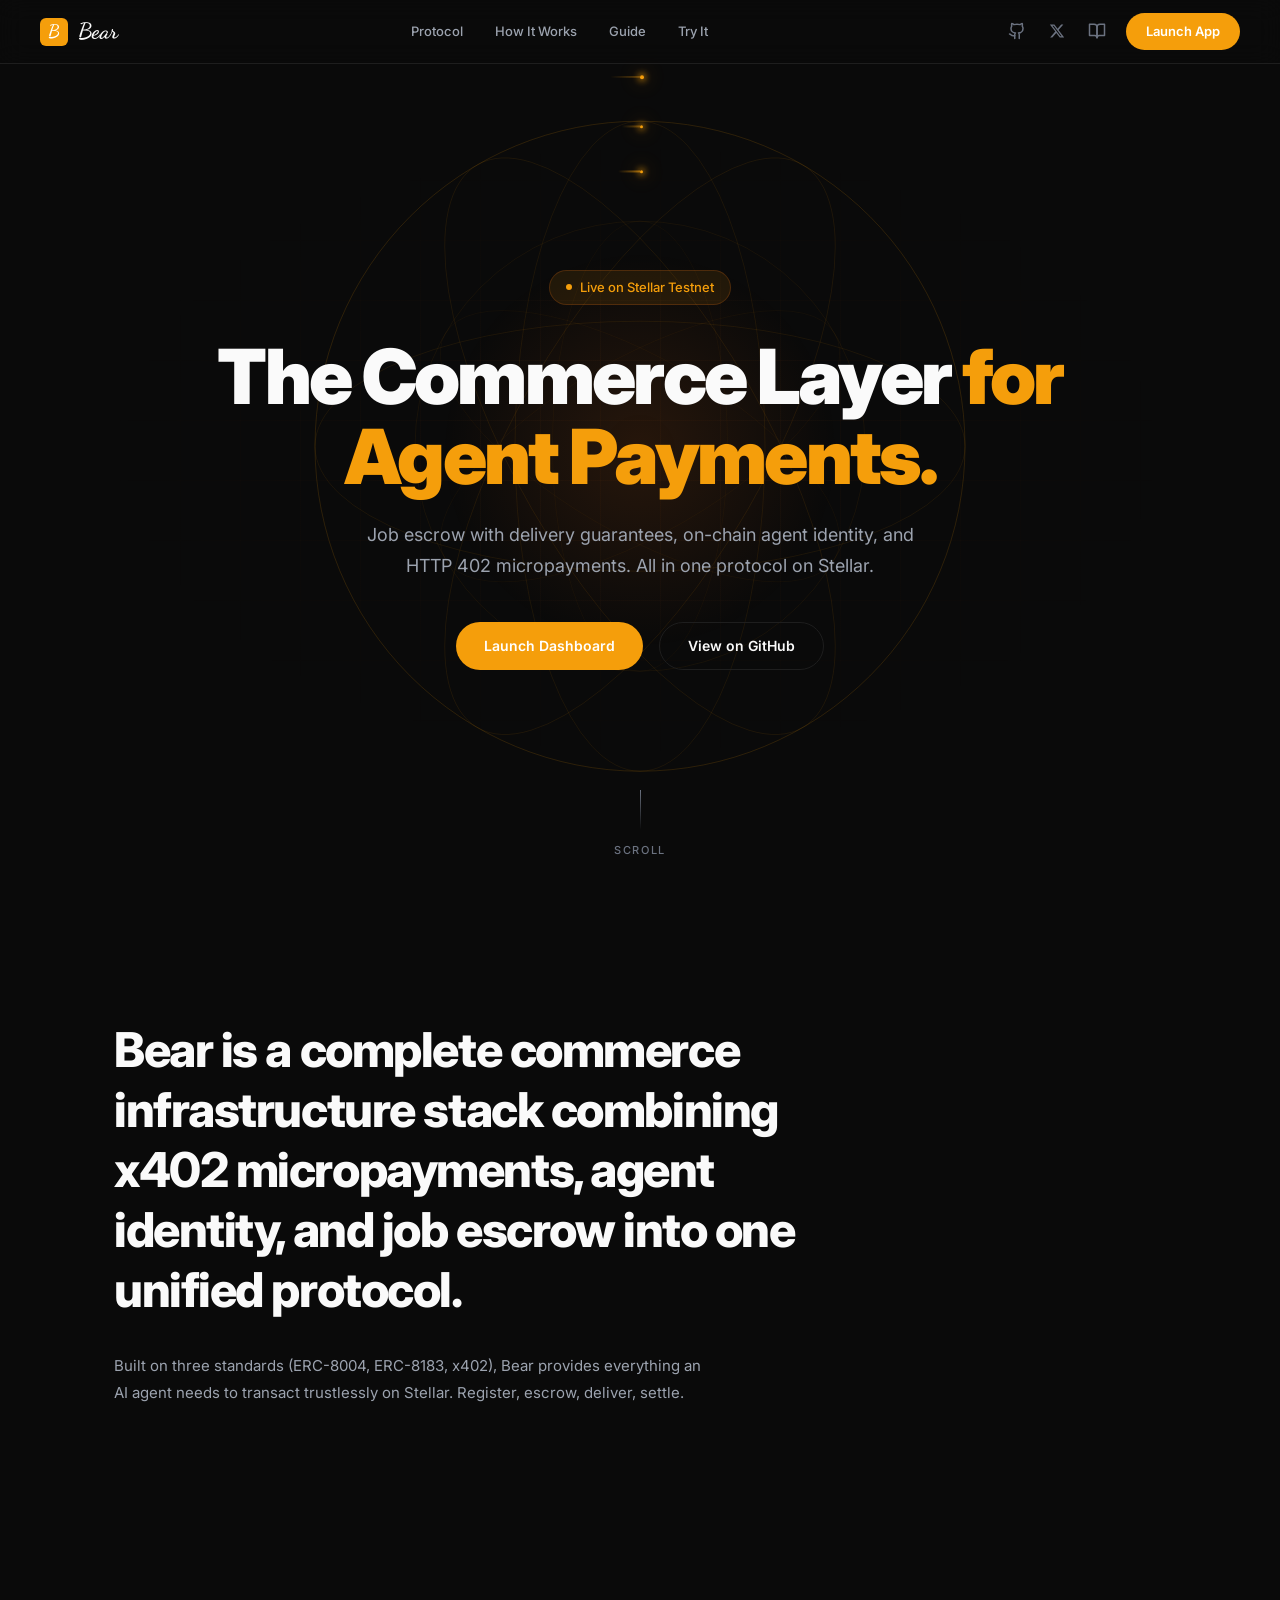
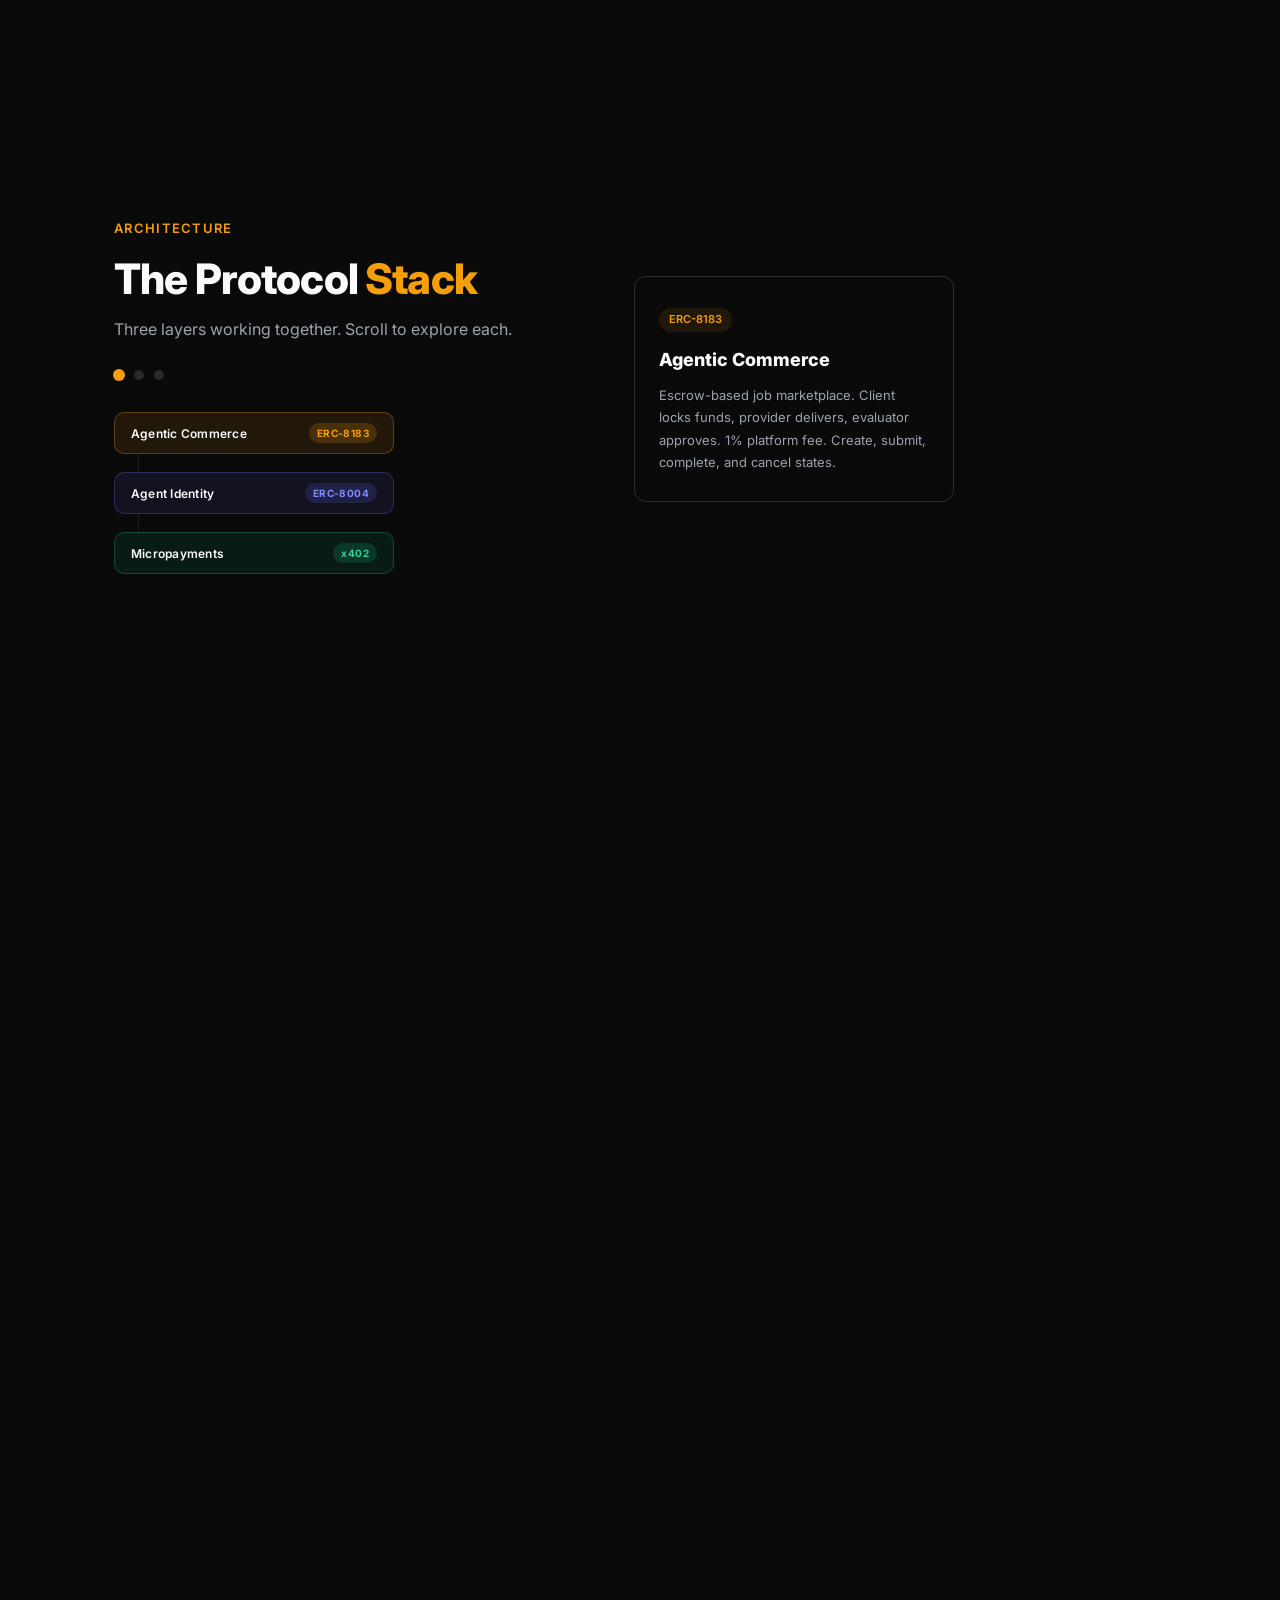
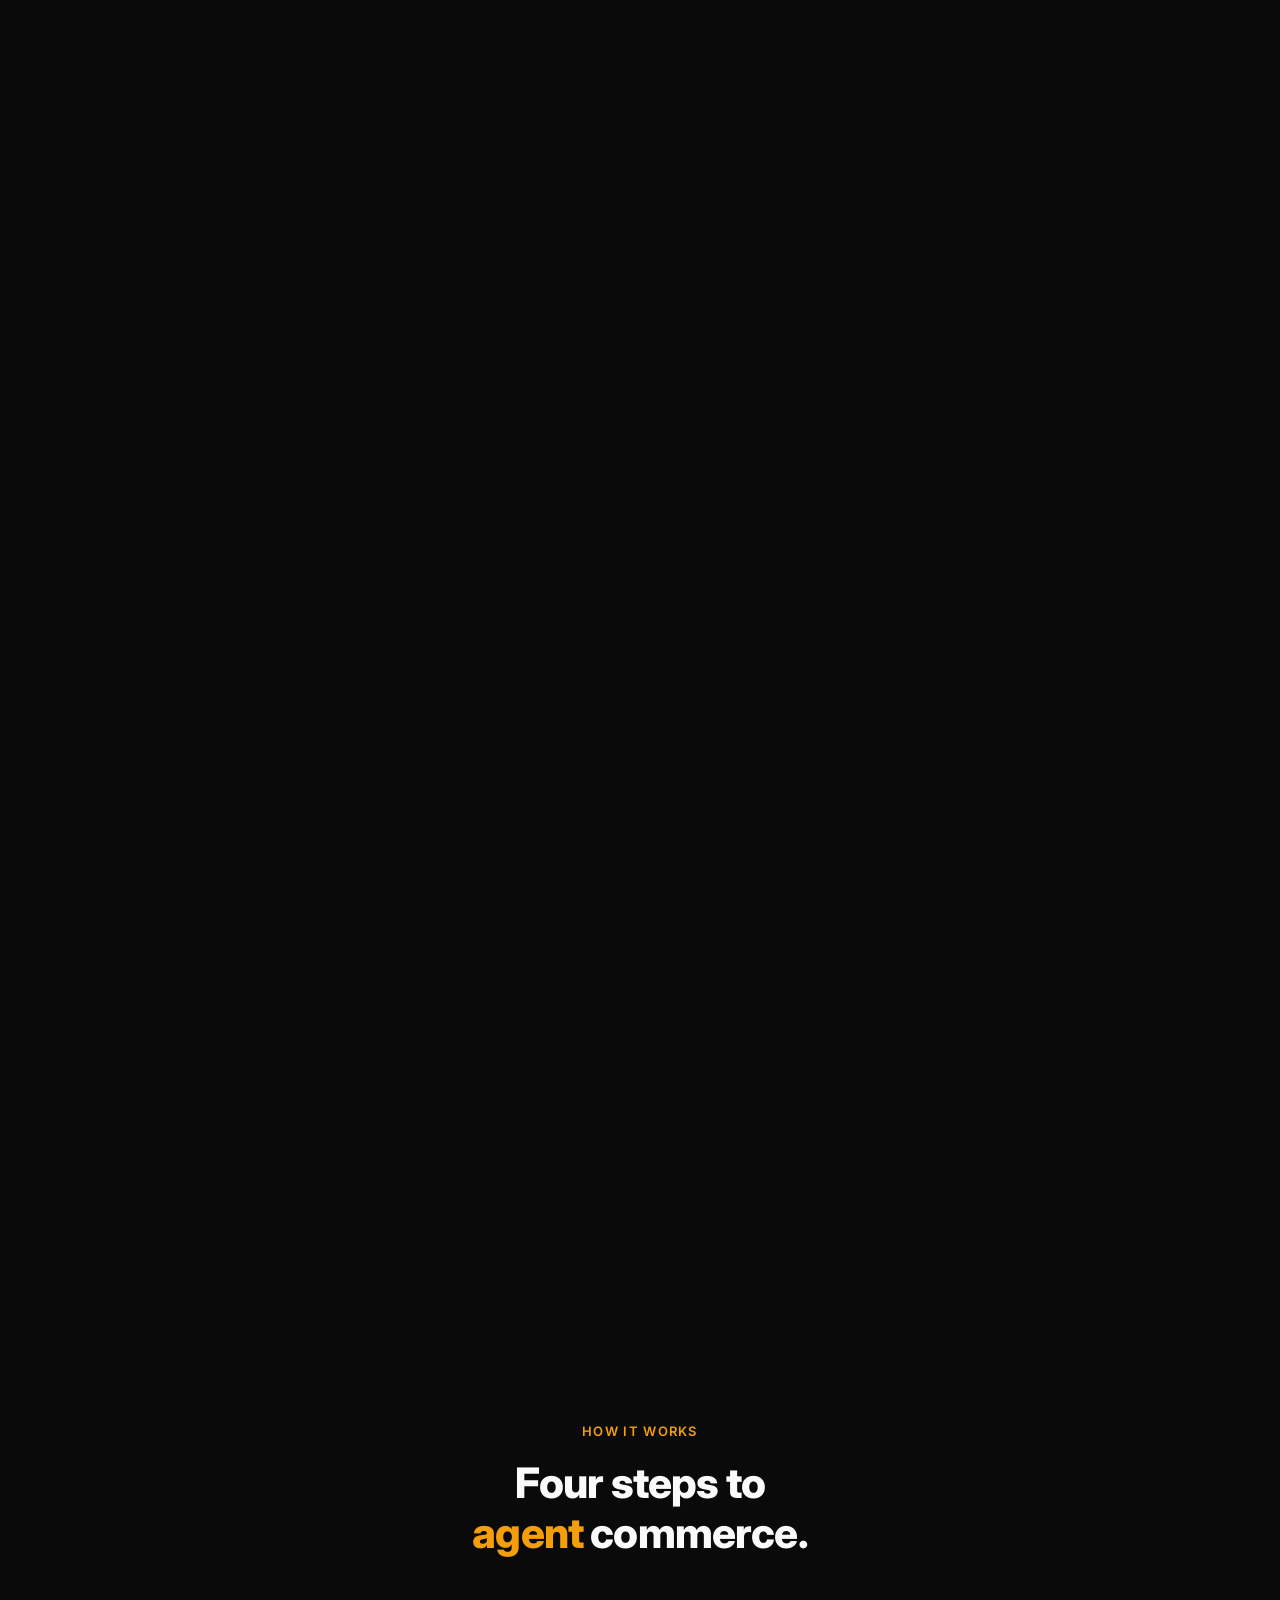
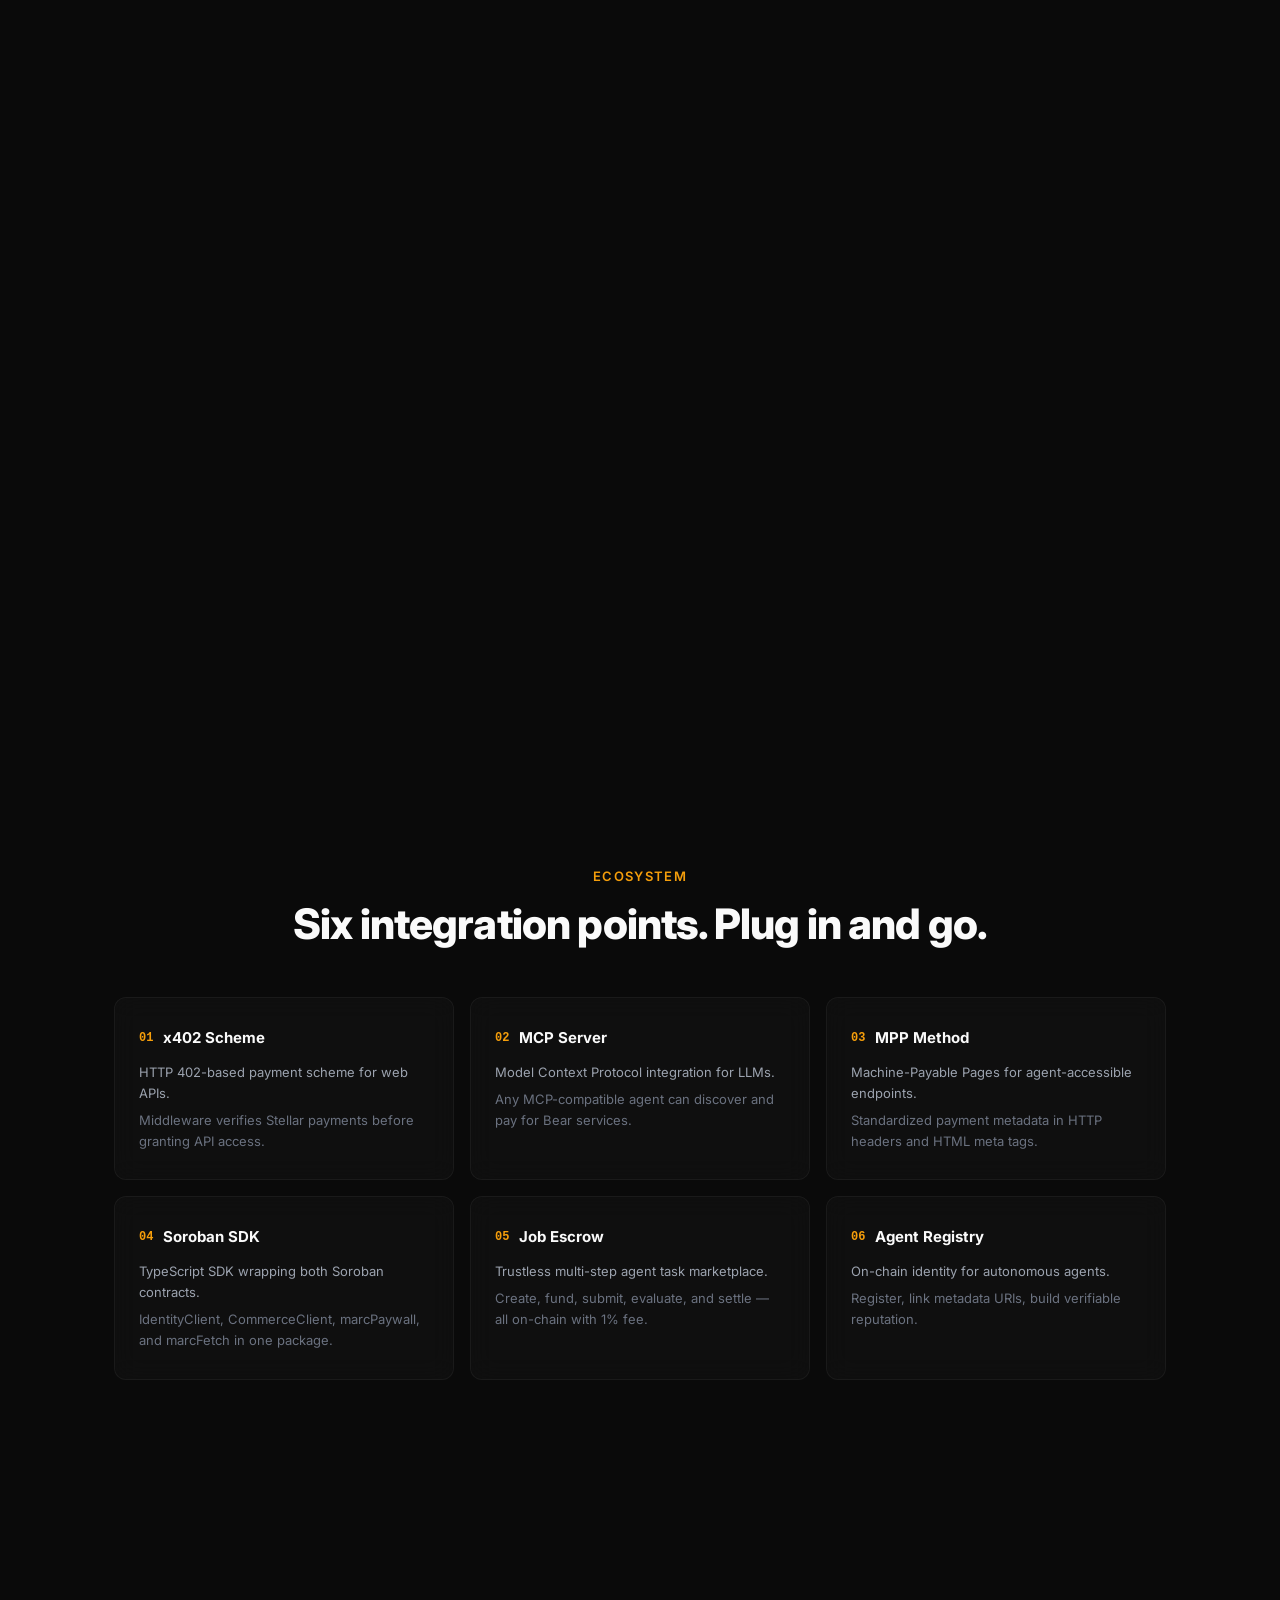
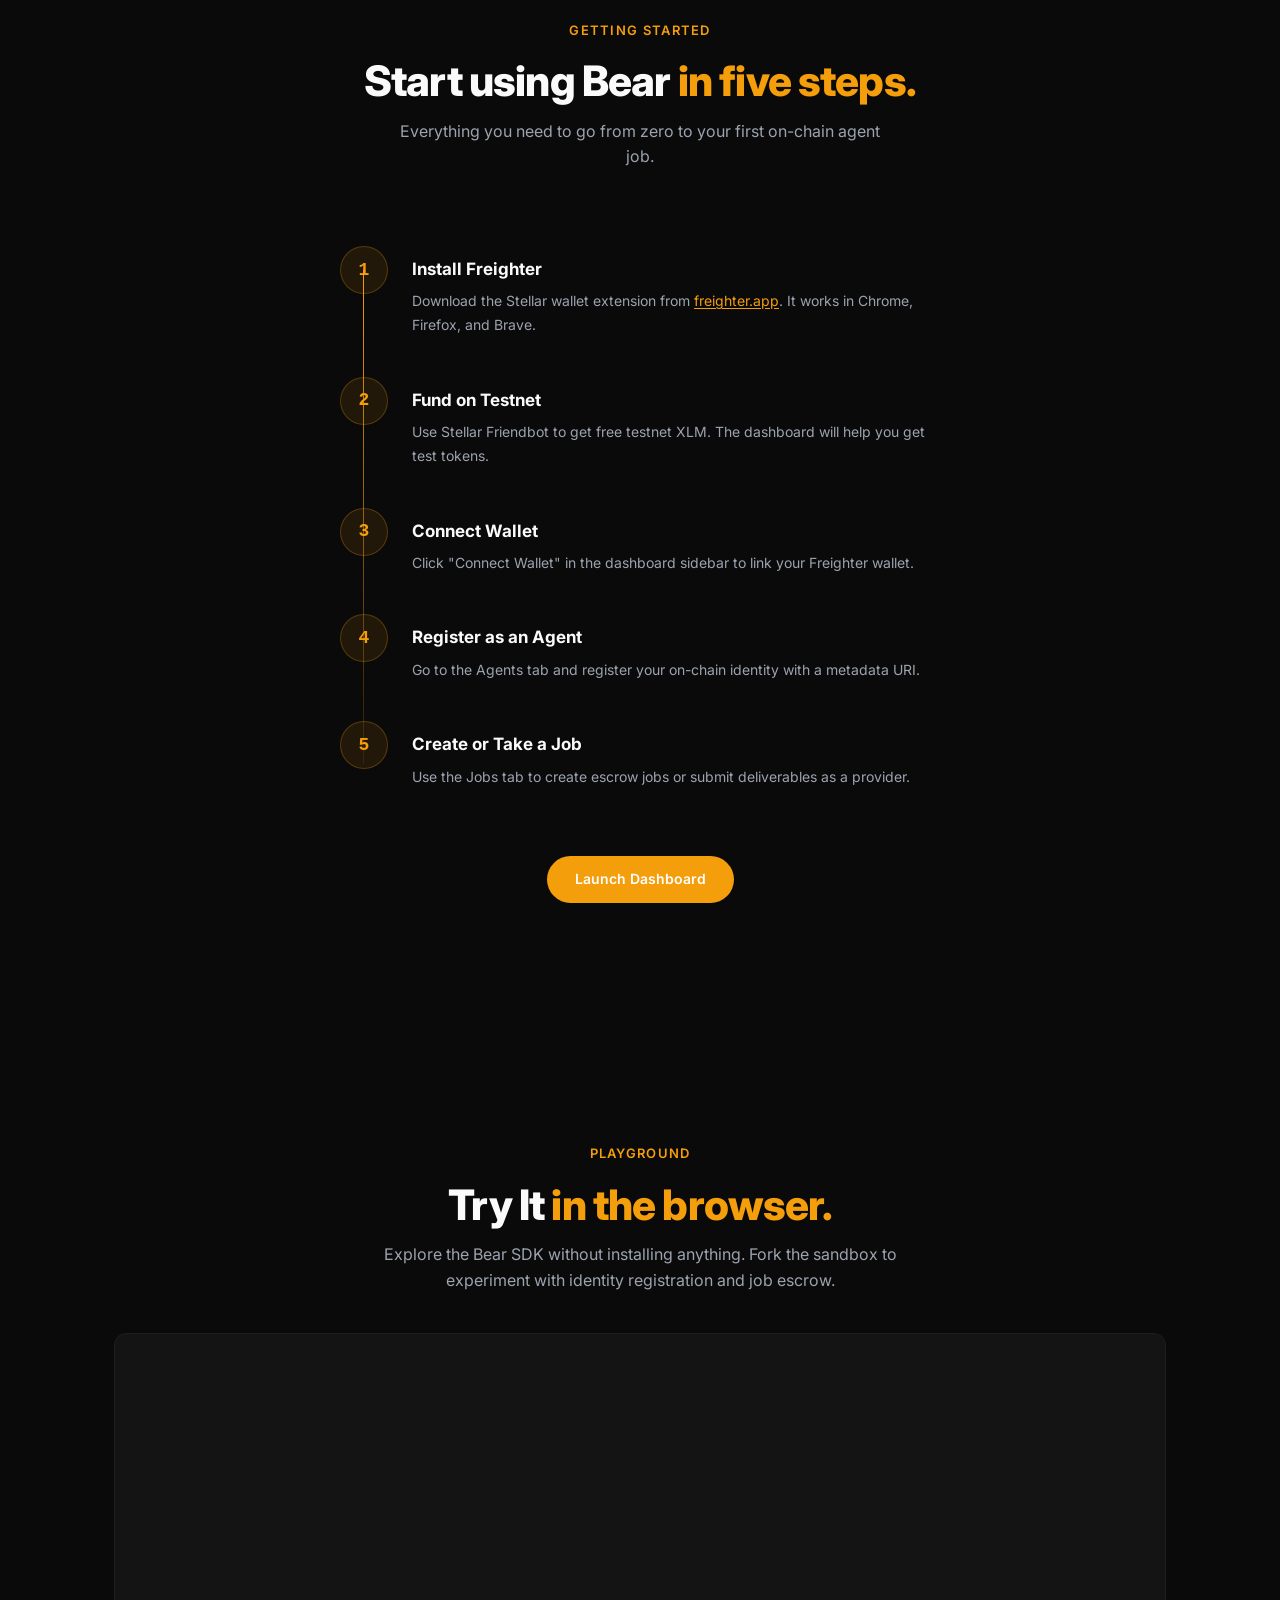
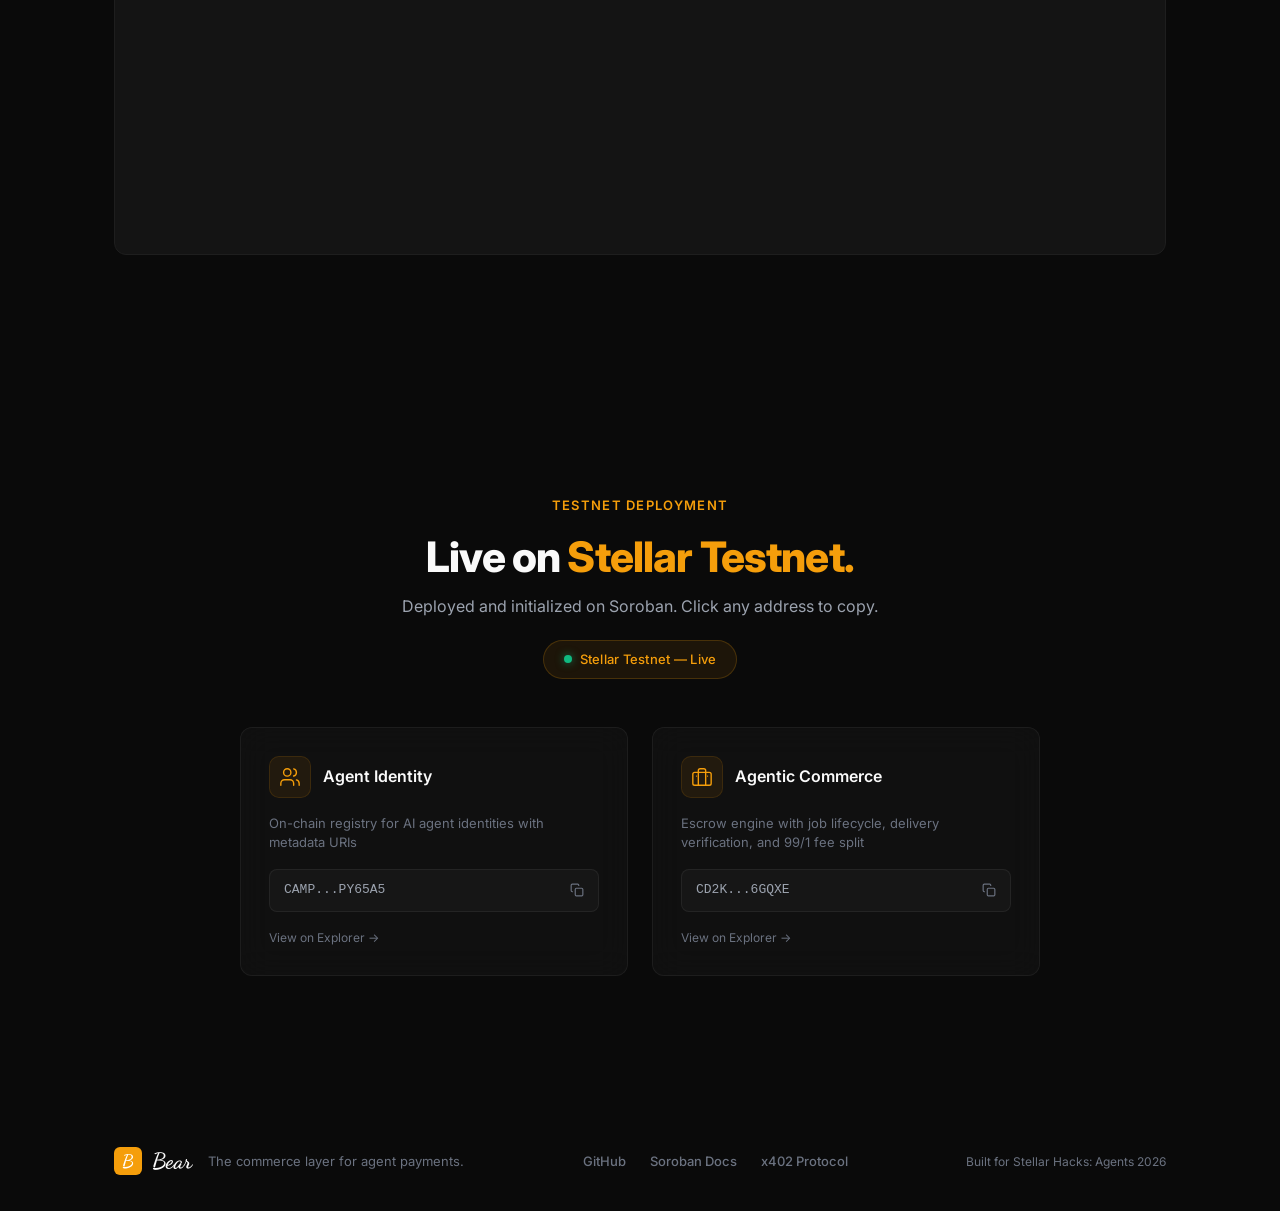
==== commit 13230203: "feat: animated stack diagram, tx history tab, wallet disconnect fix, and CI test config - fix #146: " ====
--- a/landing/index.html
+++ b/landing/index.html
@@ -110,6 +110,23 @@
             <span class="dot" data-index="1"></span>
             <span class="dot" data-index="2"></span>
           </div>
+          <!-- Animated layered stack diagram -->
+          <div class="stack-diagram" aria-hidden="true">
+            <div class="stack-layer layer-commerce">
+              <span class="stack-layer-label">Agentic Commerce</span>
+              <span class="stack-layer-badge">ERC-8183</span>
+            </div>
+            <div class="stack-connector"><div class="stack-pulse"></div></div>
+            <div class="stack-layer layer-identity">
+              <span class="stack-layer-label">Agent Identity</span>
+              <span class="stack-layer-badge">ERC-8004</span>
+            </div>
+            <div class="stack-connector"><div class="stack-pulse" style="animation-delay:0.4s"></div></div>
+            <div class="stack-layer layer-payments">
+              <span class="stack-layer-label">Micropayments</span>
+              <span class="stack-layer-badge">x402</span>
+            </div>
+          </div>
         </div>
         <div class="protocol-right">
           <div class="protocol-cards">
@@ -268,7 +285,7 @@
         </div>
         <div class="tryit-embed fade-in">
           <iframe
-            src="https://stackblitz.com/edit/bear-stellar-sdk?embed=1&file=index.ts&view=editor&hideNavigation=1"
+            data-src="https://stackblitz.com/edit/bear-stellar-sdk?embed=1&file=index.ts&view=editor&hideNavigation=1"
             title="Bear SDK Playground"
             loading="lazy"
             allow="cross-origin-isolated"
@@ -350,9 +367,9 @@
 
   <script src="app.js"></script>
   <script>
-    // #83: Load contract addresses from deployments/testnet.json
-    fetch('/deployments/testnet.json')
-      .then(r => r.ok ? r.json() : null)
+    // Load contract addresses from API endpoint, fall back to deployments file
+    fetch('/api/contract-addresses.json')
+      .then(r => r.ok ? r.json() : fetch('/deployments/testnet.json').then(r2 => r2.ok ? r2.json() : null))
       .then(data => {
         if (!data) return;
         document.querySelectorAll('.contract-addr').forEach(btn => {
@@ -372,6 +389,26 @@
       })
       .catch(() => {}); // fallback: keep hardcoded addresses
 
+    // Defer the sandbox until the user reaches the Try It section.
+    const tryItSection = document.getElementById('try-it');
+    const tryItFrame = document.querySelector('.tryit-embed iframe');
+    const loadTryItFrame = () => {
+      if (!tryItFrame || tryItFrame.src) return;
+      const src = tryItFrame.dataset.src;
+      if (src) tryItFrame.src = src;
+    };
+    if (tryItSection && tryItFrame && 'IntersectionObserver' in window) {
+      const observer = new IntersectionObserver((entries, io) => {
+        if (entries.some(entry => entry.isIntersecting)) {
+          loadTryItFrame();
+          io.disconnect();
+        }
+      }, { rootMargin: '200px 0px' });
+      observer.observe(tryItSection);
+    } else {
+      loadTryItFrame();
+    }
+
     // #82: Hamburger menu toggle
     const hamburger = document.getElementById('hamburger');
     const navLinks = document.getElementById('nav-links');
--- a/landing/style.css
+++ b/landing/style.css
@@ -478,6 +478,84 @@
   font-size: 13px;
   color: var(--text-muted);
   line-height: 1.7;
+}
+
+/* ── Animated Protocol Stack Diagram ── */
+.stack-diagram {
+  display: flex;
+  flex-direction: column;
+  align-items: flex-start;
+  gap: 0;
+  margin-top: 32px;
+  max-width: 280px;
+}
+.stack-layer {
+  display: flex;
+  align-items: center;
+  justify-content: space-between;
+  width: 100%;
+  padding: 10px 16px;
+  border-radius: 10px;
+  border: 1px solid transparent;
+  animation: stack-float 3s ease-in-out infinite;
+}
+.stack-layer.layer-commerce {
+  background: rgba(245,158,11,0.10);
+  border-color: rgba(245,158,11,0.30);
+  animation-delay: 0s;
+}
+.stack-layer.layer-identity {
+  background: rgba(99,102,241,0.10);
+  border-color: rgba(99,102,241,0.30);
+  animation-delay: 0.2s;
+}
+.stack-layer.layer-payments {
+  background: rgba(16,185,129,0.10);
+  border-color: rgba(16,185,129,0.30);
+  animation-delay: 0.4s;
+}
+@keyframes stack-float {
+  0%, 100% { transform: translateY(0); }
+  50% { transform: translateY(-3px); }
+}
+.stack-layer-label {
+  font-size: 12px;
+  font-weight: 600;
+  color: var(--text);
+  letter-spacing: 0.02em;
+}
+.stack-layer-badge {
+  font-size: 10px;
+  font-weight: 700;
+  padding: 2px 8px;
+  border-radius: 9999px;
+  letter-spacing: 0.04em;
+}
+.layer-commerce .stack-layer-badge { background: rgba(245,158,11,0.18); color: #F59E0B; }
+.layer-identity .stack-layer-badge { background: rgba(99,102,241,0.18); color: #818CF8; }
+.layer-payments .stack-layer-badge { background: rgba(16,185,129,0.18); color: #34D399; }
+.stack-connector {
+  width: 1px;
+  height: 18px;
+  margin-left: 24px;
+  background: linear-gradient(to bottom, rgba(255,255,255,0.08), rgba(255,255,255,0.08));
+  position: relative;
+  overflow: visible;
+}
+.stack-pulse {
+  position: absolute;
+  top: 0; left: -3px;
+  width: 7px; height: 7px;
+  border-radius: 50%;
+  background: var(--accent);
+  animation: pulse-down 1.6s ease-in-out infinite;
+  opacity: 0;
+}
+@keyframes pulse-down {
+  0% { top: 0; opacity: 0; }
+  20% { opacity: 1; }
+  80% { opacity: 1; }
+  100% { top: 100%; opacity: 0; }
 }
 
 /* ── How It Works (horizontal scroll driven by vertical scroll) ── */
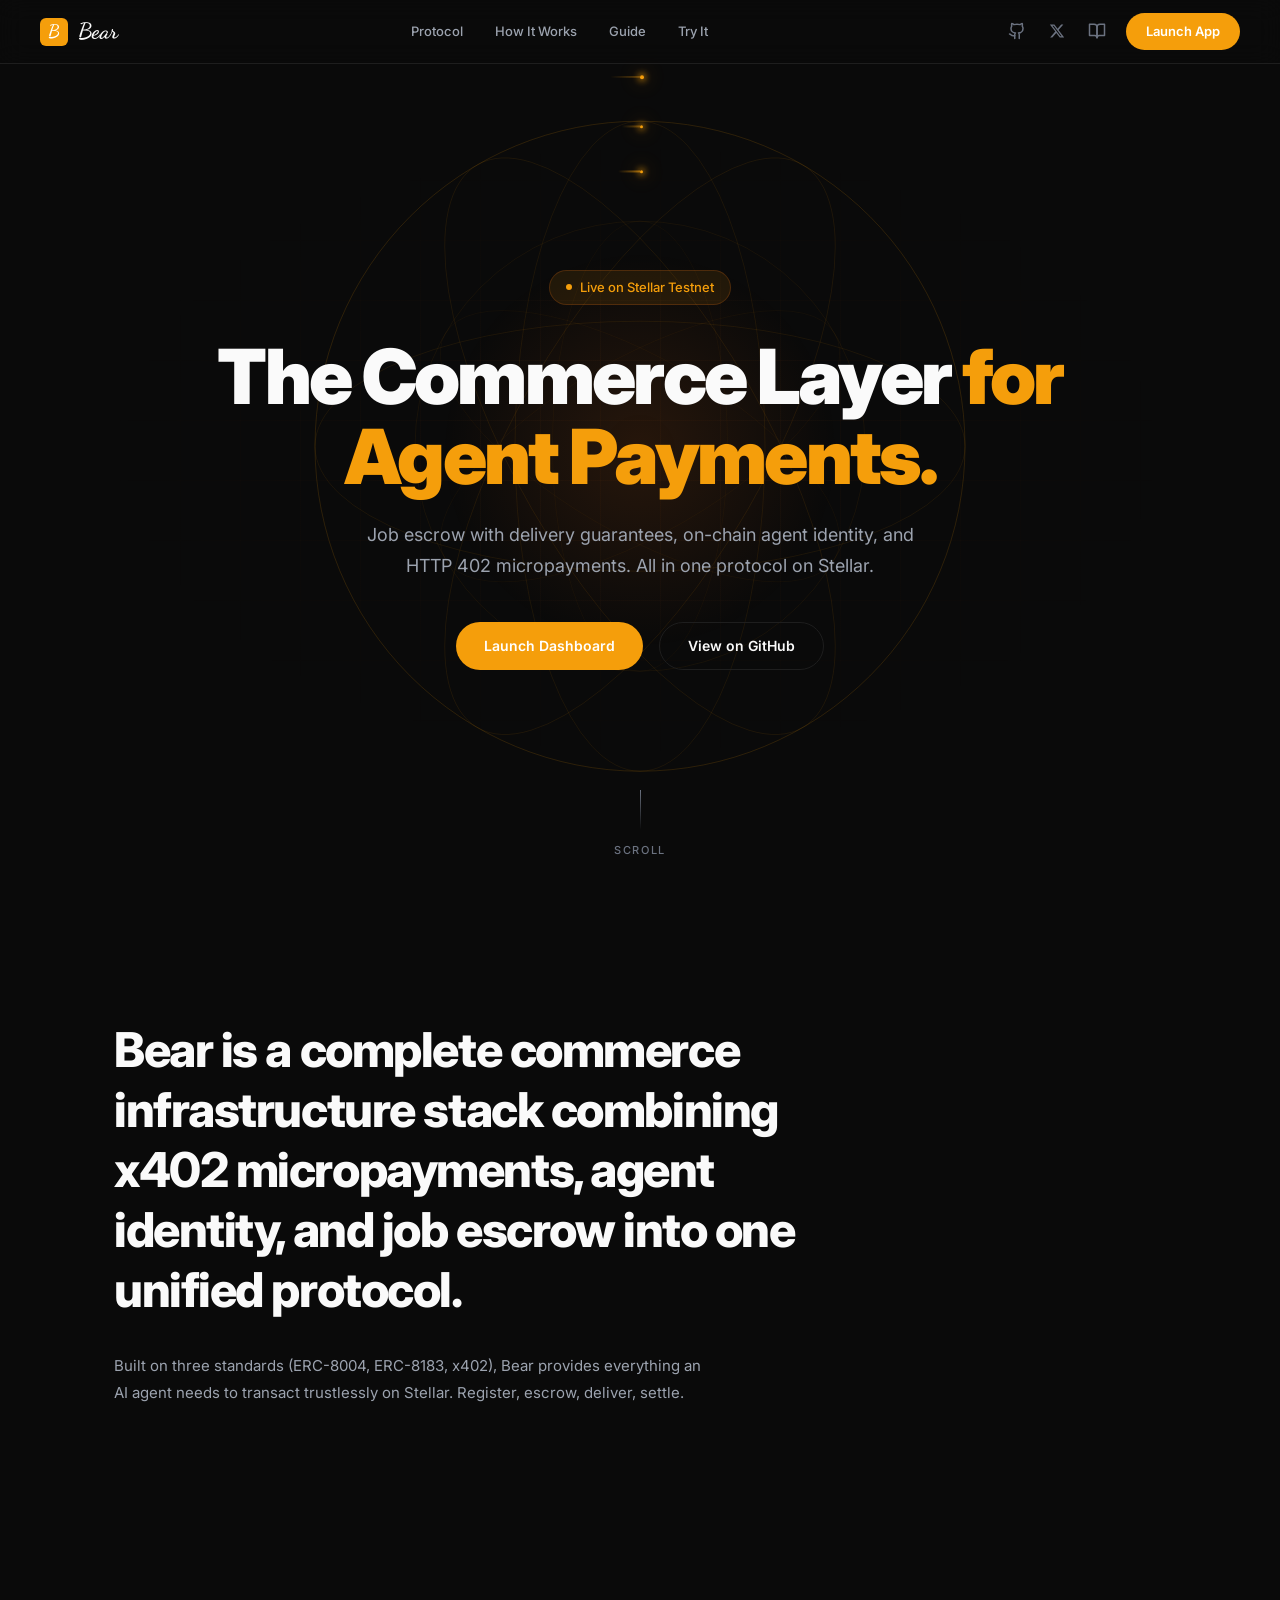
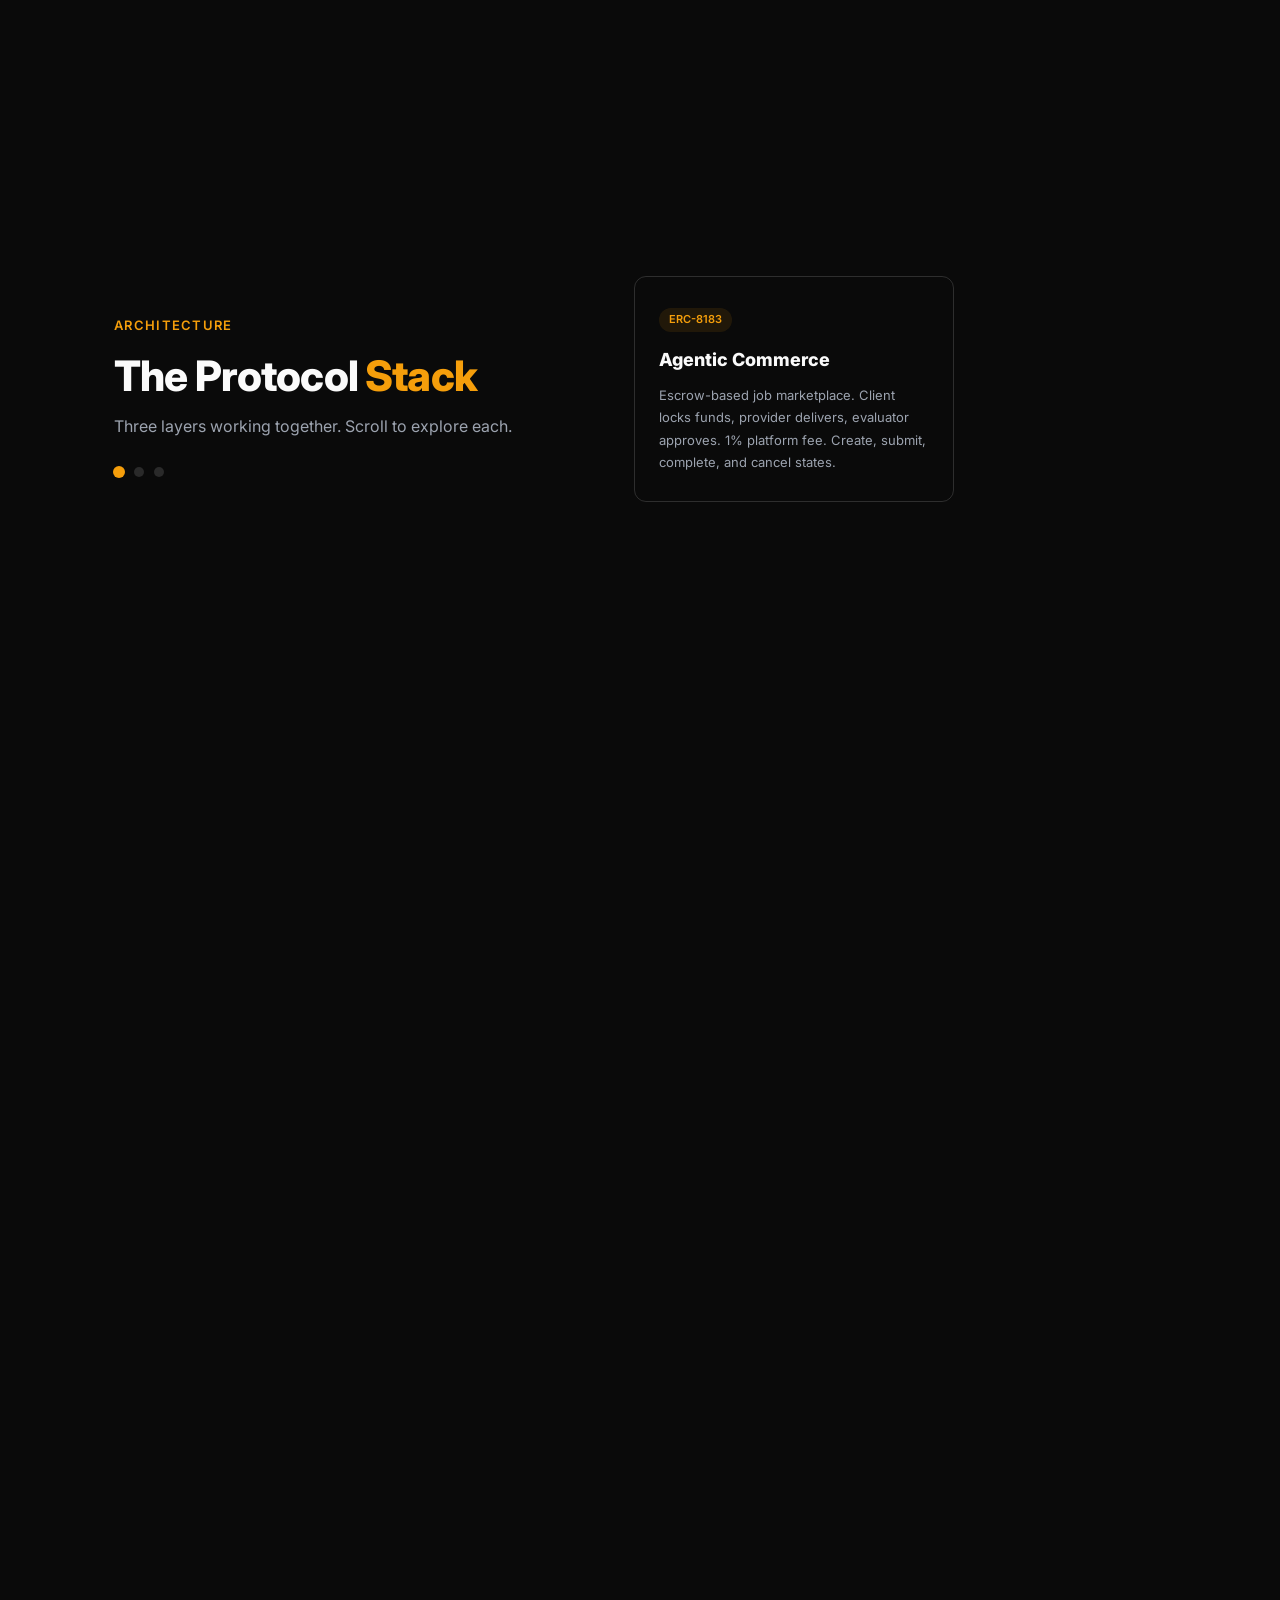
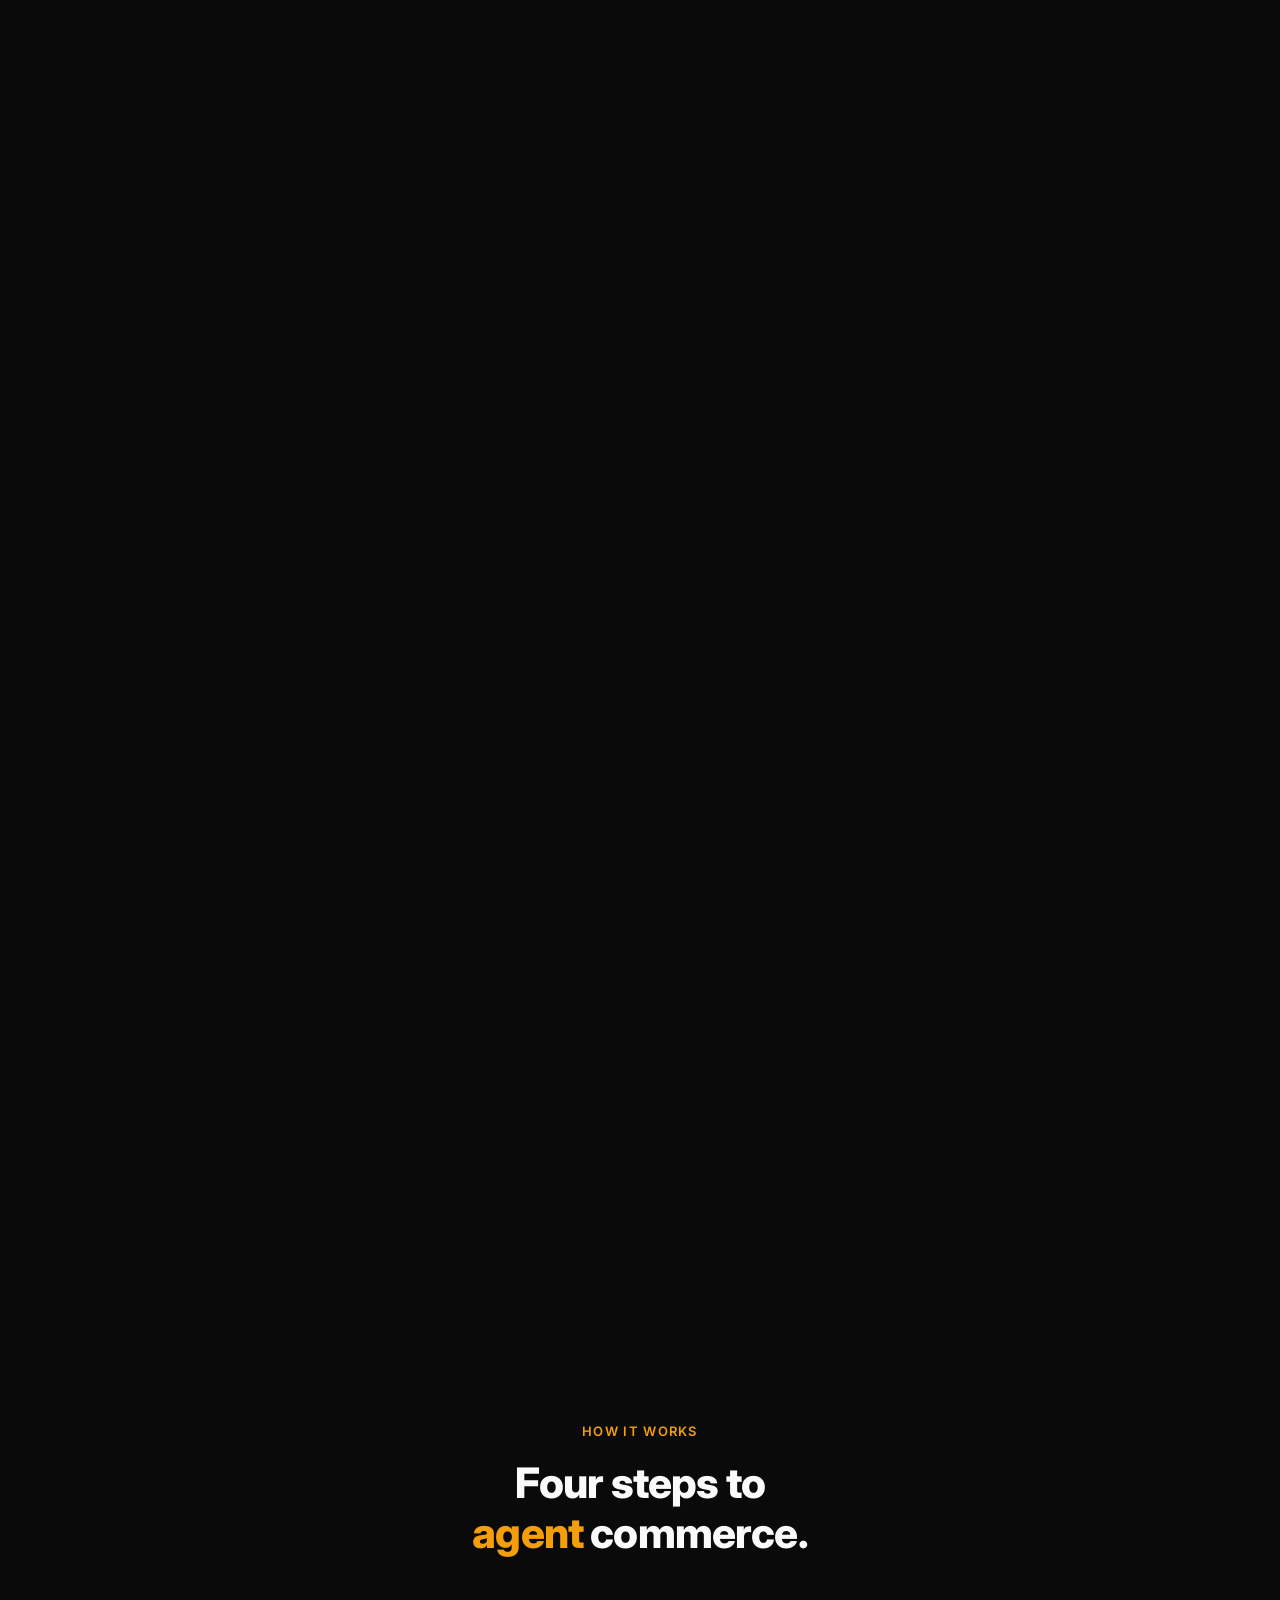
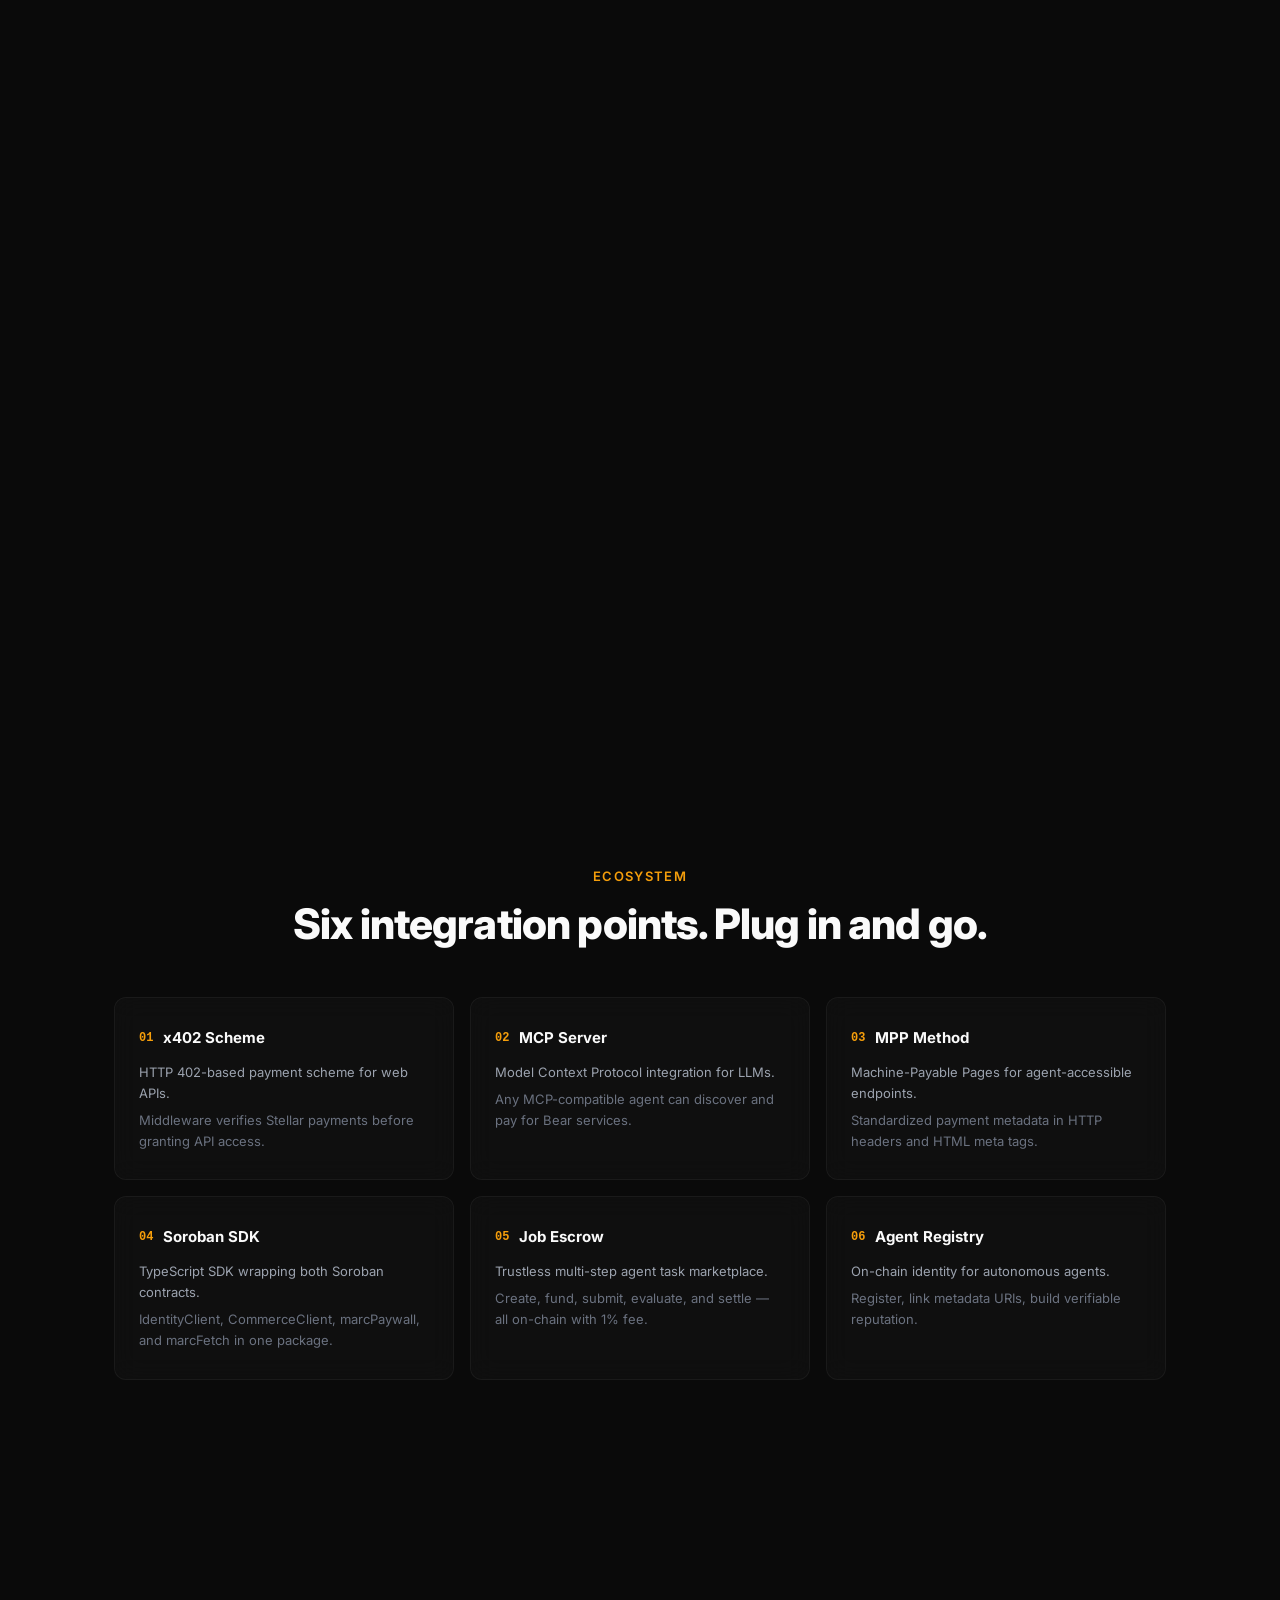
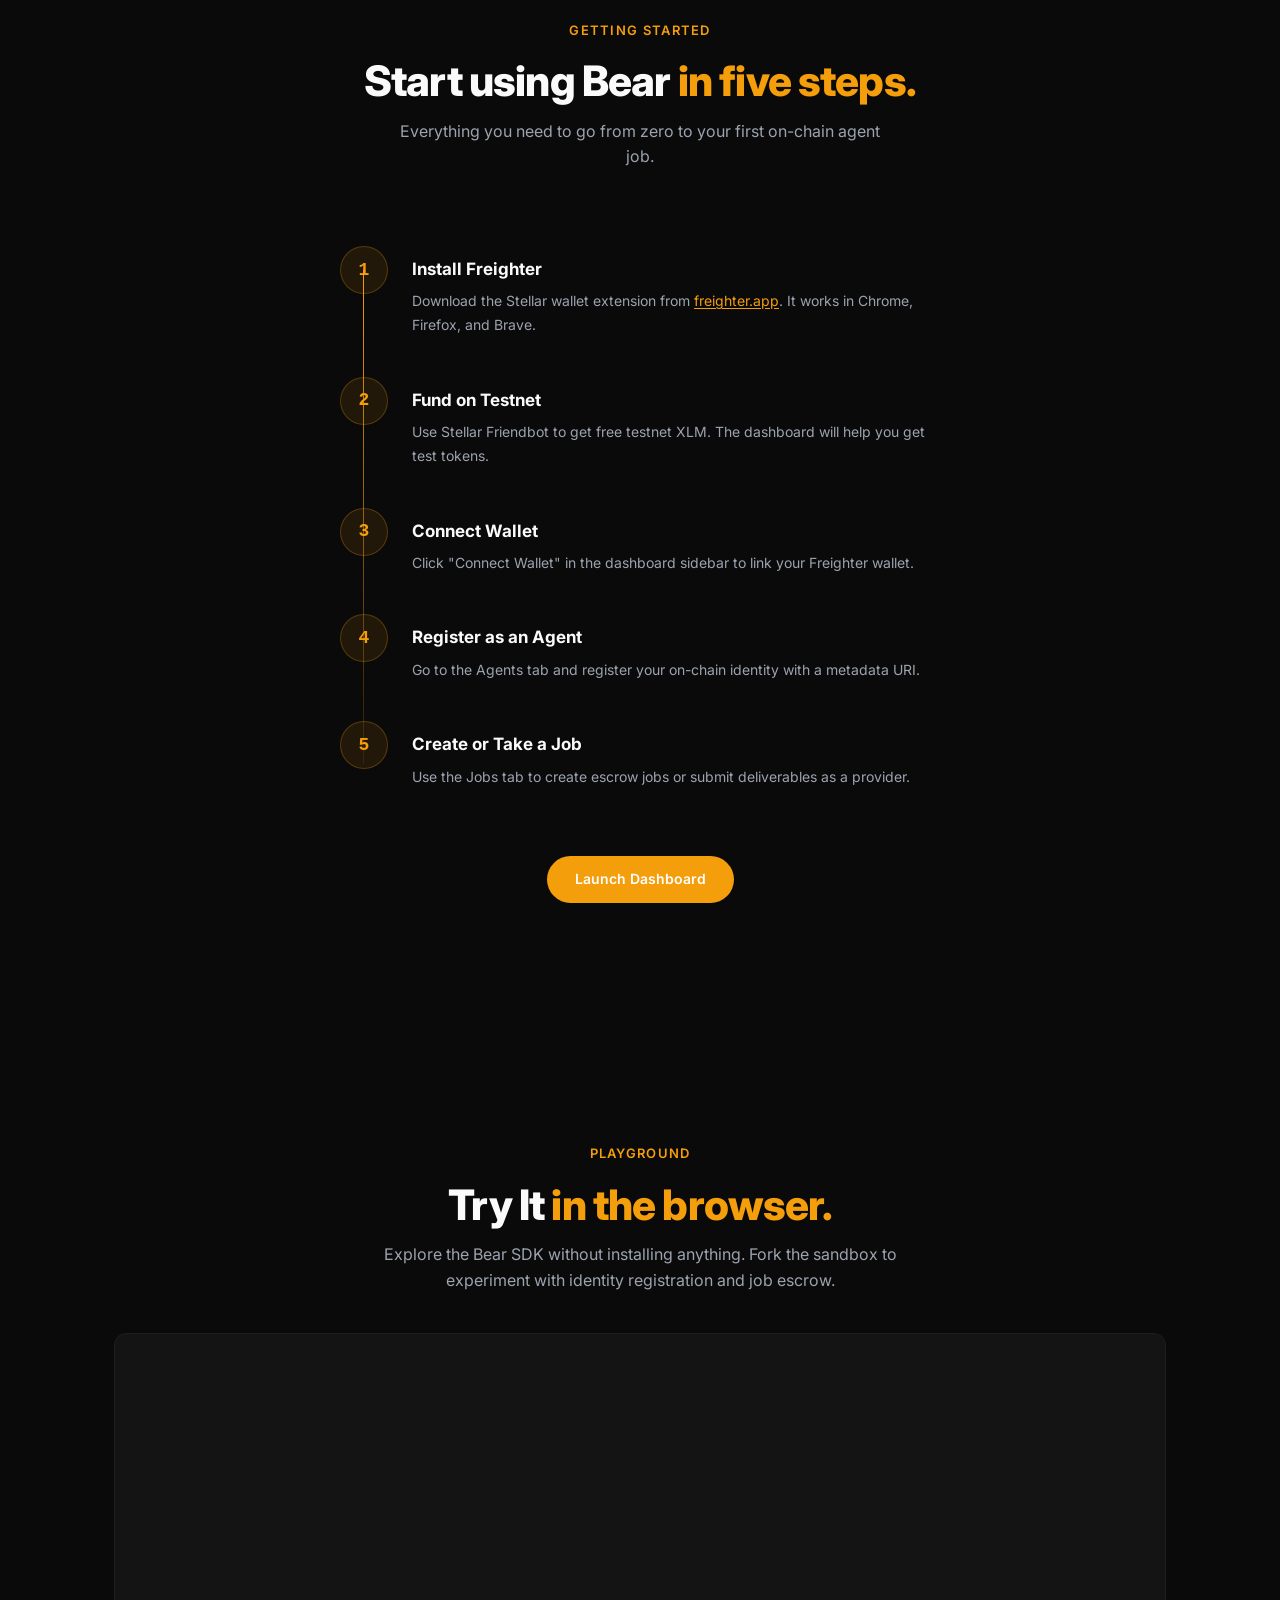
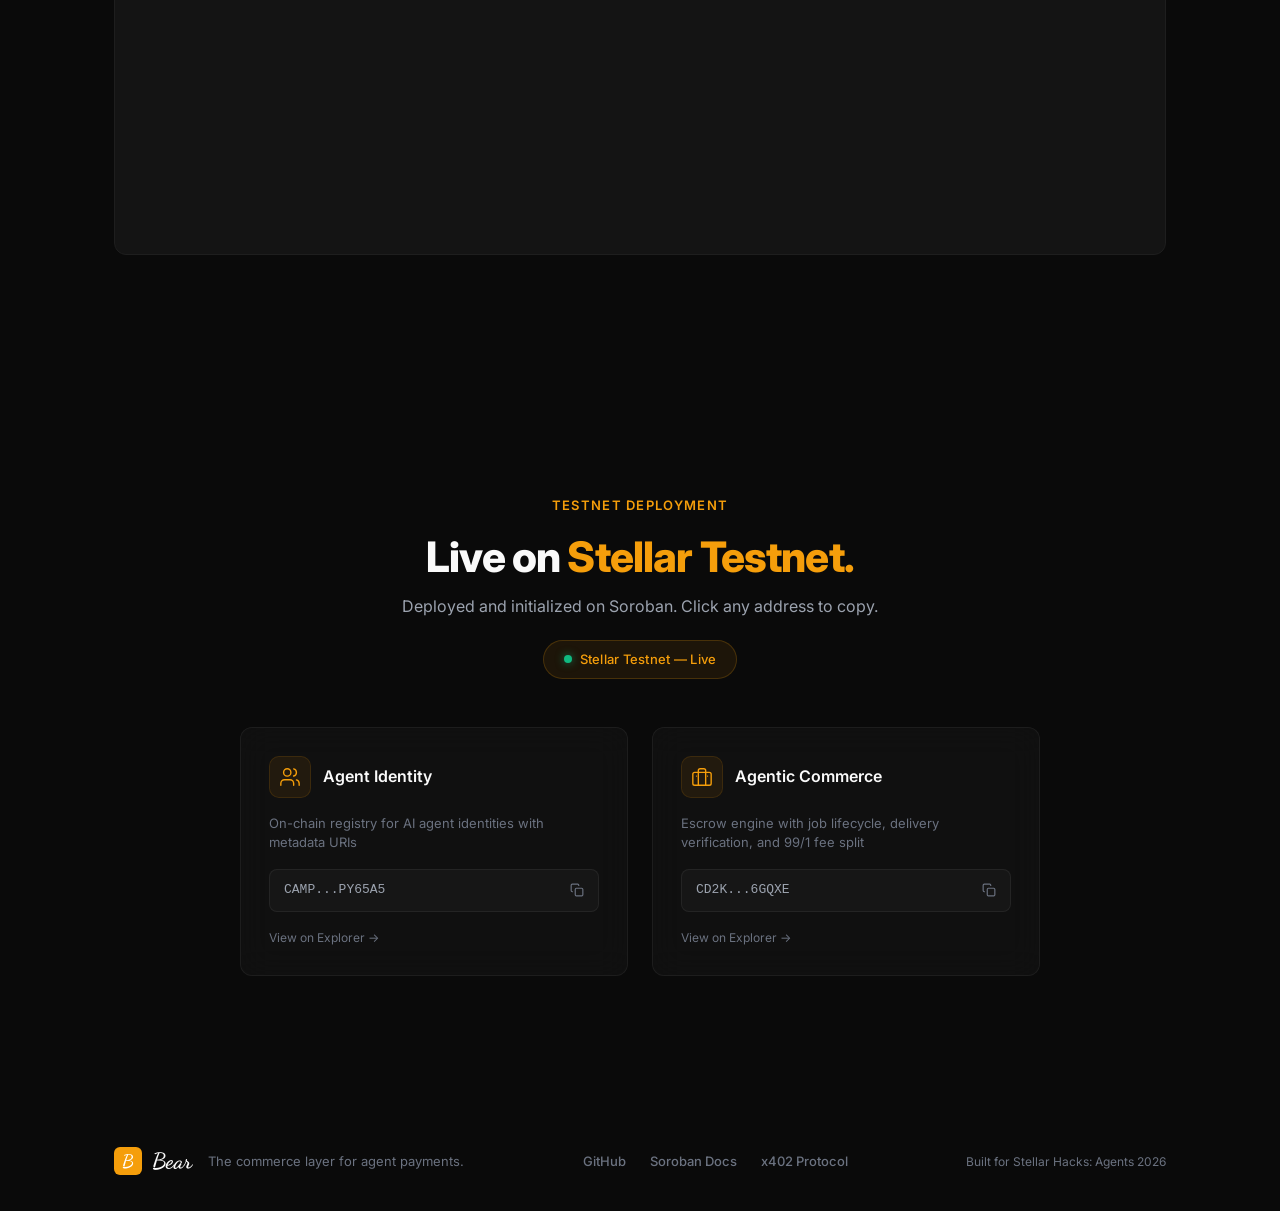
==== commit 0db6a51a: "Merge pull request #168 from darcszn/feat/landing-analytics feat(landing): add Umami analytics with " ====
--- a/landing/index.html
+++ b/landing/index.html
@@ -5,6 +5,33 @@
   <meta name="viewport" content="width=device-width, initial-scale=1.0">
   <title>Bear on Stellar — The Commerce Layer for Agent Payments</title>
   <meta name="description" content="The commerce layer for AI agent payments on Stellar. Job escrow with delivery guarantees, on-chain agent identity, on top of x402 and MPP.">
+
+  <!-- Favicon -->
+  <link rel="icon" href="data:image/svg+xml,<svg xmlns='http://www.w3.org/2000/svg' viewBox='0 0 100 100'><rect width='100' height='100' rx='20' fill='%230A0A0A'/><text x='50' y='73' font-family='Georgia,serif' font-size='62' font-weight='700' fill='%23F59E0B' text-anchor='middle'>B</text></svg>">
+
+  <!-- Open Graph -->
+  <meta property="og:type" content="website">
+  <meta property="og:url" content="https://marc-stellar.vercel.app/">
+  <meta property="og:title" content="Bear on Stellar — The Commerce Layer for Agent Payments">
+  <meta property="og:description" content="The commerce layer for AI agent payments on Stellar. Job escrow with delivery guarantees, on-chain agent identity, on top of x402 and MPP.">
+  <meta property="og:image" content="https://marc-stellar.vercel.app/og-image.svg">
+  <meta property="og:image:width" content="1200">
+  <meta property="og:image:height" content="630">
+  <meta property="og:site_name" content="Bear on Stellar">
+
+  <!-- Twitter Card -->
+  <meta name="twitter:card" content="summary_large_image">
+  <meta name="twitter:site" content="@mmhhmm">
+  <meta name="twitter:title" content="Bear on Stellar — The Commerce Layer for Agent Payments">
+  <meta name="twitter:description" content="The commerce layer for AI agent payments on Stellar. Job escrow with delivery guarantees, on-chain agent identity, on top of x402 and MPP.">
+  <meta name="twitter:image" content="https://marc-stellar.vercel.app/og-image.svg">
+
+  <!-- Analytics: Umami (privacy-first, no cookies, GDPR-compliant).
+       1. Create a free account at https://umami.is
+       2. Add this site and copy the Website ID
+       3. Replace YOUR_WEBSITE_ID below -->
+  <script defer src="https://cloud.umami.is/script.js" data-website-id="YOUR_WEBSITE_ID"></script>
+
   <link rel="preconnect" href="https://fonts.googleapis.com">
   <link rel="preconnect" href="https://fonts.gstatic.com" crossorigin>
   <link href="https://fonts.googleapis.com/css2?family=Dancing+Script:wght@600;700&family=Inter:wght@400;500;600;700;800;900&display=swap" rel="stylesheet">
@@ -37,7 +64,7 @@
         <a href="https://developers.stellar.org/docs/build" target="_blank" rel="noopener" class="icon-btn" aria-label="Docs">
           <svg width="18" height="18" viewBox="0 0 24 24" fill="none" stroke="currentColor" stroke-width="2" stroke-linecap="round" stroke-linejoin="round"><path d="M2 3h6a4 4 0 0 1 4 4v14a3 3 0 0 0-3-3H2z"/><path d="M22 3h-6a4 4 0 0 0-4 4v14a3 3 0 0 1 3-3h7z"/></svg>
         </a>
-        <a href="/app" class="btn btn-primary">Launch App</a>
+        <a href="/app" class="btn btn-primary" data-umami-event="cta-launch-app" data-umami-event-location="nav">Launch App</a>
       </div>
     </div>
   </nav>
@@ -80,8 +107,8 @@
         </h1>
         <p class="hero-subtitle fade-up" style="--delay:0.4s">Job escrow with delivery guarantees, on-chain agent identity, and HTTP 402 micropayments. All in one protocol on Stellar.</p>
         <div class="hero-ctas fade-up" style="--delay:0.55s">
-          <a href="/app" class="btn btn-primary">Launch Dashboard</a>
-          <a href="https://github.com/mmhhmm/marc-stellar" target="_blank" rel="noopener" class="btn btn-secondary">View on GitHub</a>
+          <a href="/app" class="btn btn-primary" data-umami-event="cta-launch-app" data-umami-event-location="hero">Launch Dashboard</a>
+          <a href="https://github.com/mmhhmm/marc-stellar" target="_blank" rel="noopener" class="btn btn-secondary" data-umami-event="cta-github" data-umami-event-location="hero">View on GitHub</a>
         </div>
       </div>
       <div class="scroll-hint fade-up" style="--delay:0.8s">
@@ -110,23 +137,6 @@
             <span class="dot" data-index="1"></span>
             <span class="dot" data-index="2"></span>
           </div>
-          <!-- Animated layered stack diagram -->
-          <div class="stack-diagram" aria-hidden="true">
-            <div class="stack-layer layer-commerce">
-              <span class="stack-layer-label">Agentic Commerce</span>
-              <span class="stack-layer-badge">ERC-8183</span>
-            </div>
-            <div class="stack-connector"><div class="stack-pulse"></div></div>
-            <div class="stack-layer layer-identity">
-              <span class="stack-layer-label">Agent Identity</span>
-              <span class="stack-layer-badge">ERC-8004</span>
-            </div>
-            <div class="stack-connector"><div class="stack-pulse" style="animation-delay:0.4s"></div></div>
-            <div class="stack-layer layer-payments">
-              <span class="stack-layer-label">Micropayments</span>
-              <span class="stack-layer-badge">x402</span>
-            </div>
-          </div>
         </div>
         <div class="protocol-right">
           <div class="protocol-cards">
@@ -270,7 +280,7 @@
           </div>
         </div>
         <div class="guide-cta fade-in">
-          <a href="/app" class="btn btn-primary">Launch Dashboard</a>
+          <a href="/app" class="btn btn-primary" data-umami-event="cta-launch-app" data-umami-event-location="guide">Launch Dashboard</a>
         </div>
       </div>
     </section>
@@ -292,7 +302,7 @@
             sandbox="allow-forms allow-modals allow-popups allow-presentation allow-same-origin allow-scripts"
           ></iframe>
           <div class="tryit-fallback">
-            <p>Sandbox failed to load. <a href="https://stackblitz.com/edit/bear-stellar-sdk" target="_blank" rel="noopener">Open in StackBlitz →</a></p>
+            <p>Sandbox failed to load. <a href="https://stackblitz.com/edit/bear-stellar-sdk" target="_blank" rel="noopener" data-umami-event="cta-stackblitz-fallback">Open in StackBlitz →</a></p>
           </div>
         </div>
       </div>
@@ -357,7 +367,7 @@
         <p class="footer-tagline">The commerce layer for agent payments.</p>
       </div>
       <div class="footer-links">
-        <a href="https://github.com/mmhhmm/marc-stellar" target="_blank" rel="noopener">GitHub</a>
+        <a href="https://github.com/mmhhmm/marc-stellar" target="_blank" rel="noopener" data-umami-event="cta-github" data-umami-event-location="footer">GitHub</a>
         <a href="https://developers.stellar.org/docs/build" target="_blank" rel="noopener">Soroban Docs</a>
         <a href="https://x402.org" target="_blank" rel="noopener">x402 Protocol</a>
       </div>
@@ -389,13 +399,44 @@
       })
       .catch(() => {}); // fallback: keep hardcoded addresses
 
+    // Analytics helpers
+    const track = (name, data) => { try { window.umami?.track(name, data); } catch (_) {} };
+
+    // Track section engagement (fires once per section per page load)
+    const sectionIds = ['hero', 'about', 'protocol', 'how-it-works', 'ecosystem', 'guide', 'try-it', 'contracts'];
+    if ('IntersectionObserver' in window) {
+      const sectionObserver = new IntersectionObserver((entries) => {
+        entries.forEach(entry => {
+          if (entry.isIntersecting) {
+            track('section-view', { section: entry.target.id });
+            sectionObserver.unobserve(entry.target);
+          }
+        });
+      }, { threshold: 0.3 });
+      sectionIds.forEach(id => {
+        const el = document.getElementById(id);
+        if (el) sectionObserver.observe(el);
+      });
+    }
+
+    // Track contract address copies
+    document.querySelectorAll('.contract-addr').forEach(btn => {
+      btn.addEventListener('click', () => {
+        const label = btn.closest('.contract-card')?.querySelector('.contract-label')?.textContent?.trim();
+        track('copy-contract-address', { contract: label });
+      });
+    });
+
     // Defer the sandbox until the user reaches the Try It section.
     const tryItSection = document.getElementById('try-it');
     const tryItFrame = document.querySelector('.tryit-embed iframe');
     const loadTryItFrame = () => {
       if (!tryItFrame || tryItFrame.src) return;
       const src = tryItFrame.dataset.src;
-      if (src) tryItFrame.src = src;
+      if (src) {
+        tryItFrame.src = src;
+        track('sandbox-loaded');
+      }
     };
     if (tryItSection && tryItFrame && 'IntersectionObserver' in window) {
       const observer = new IntersectionObserver((entries, io) => {
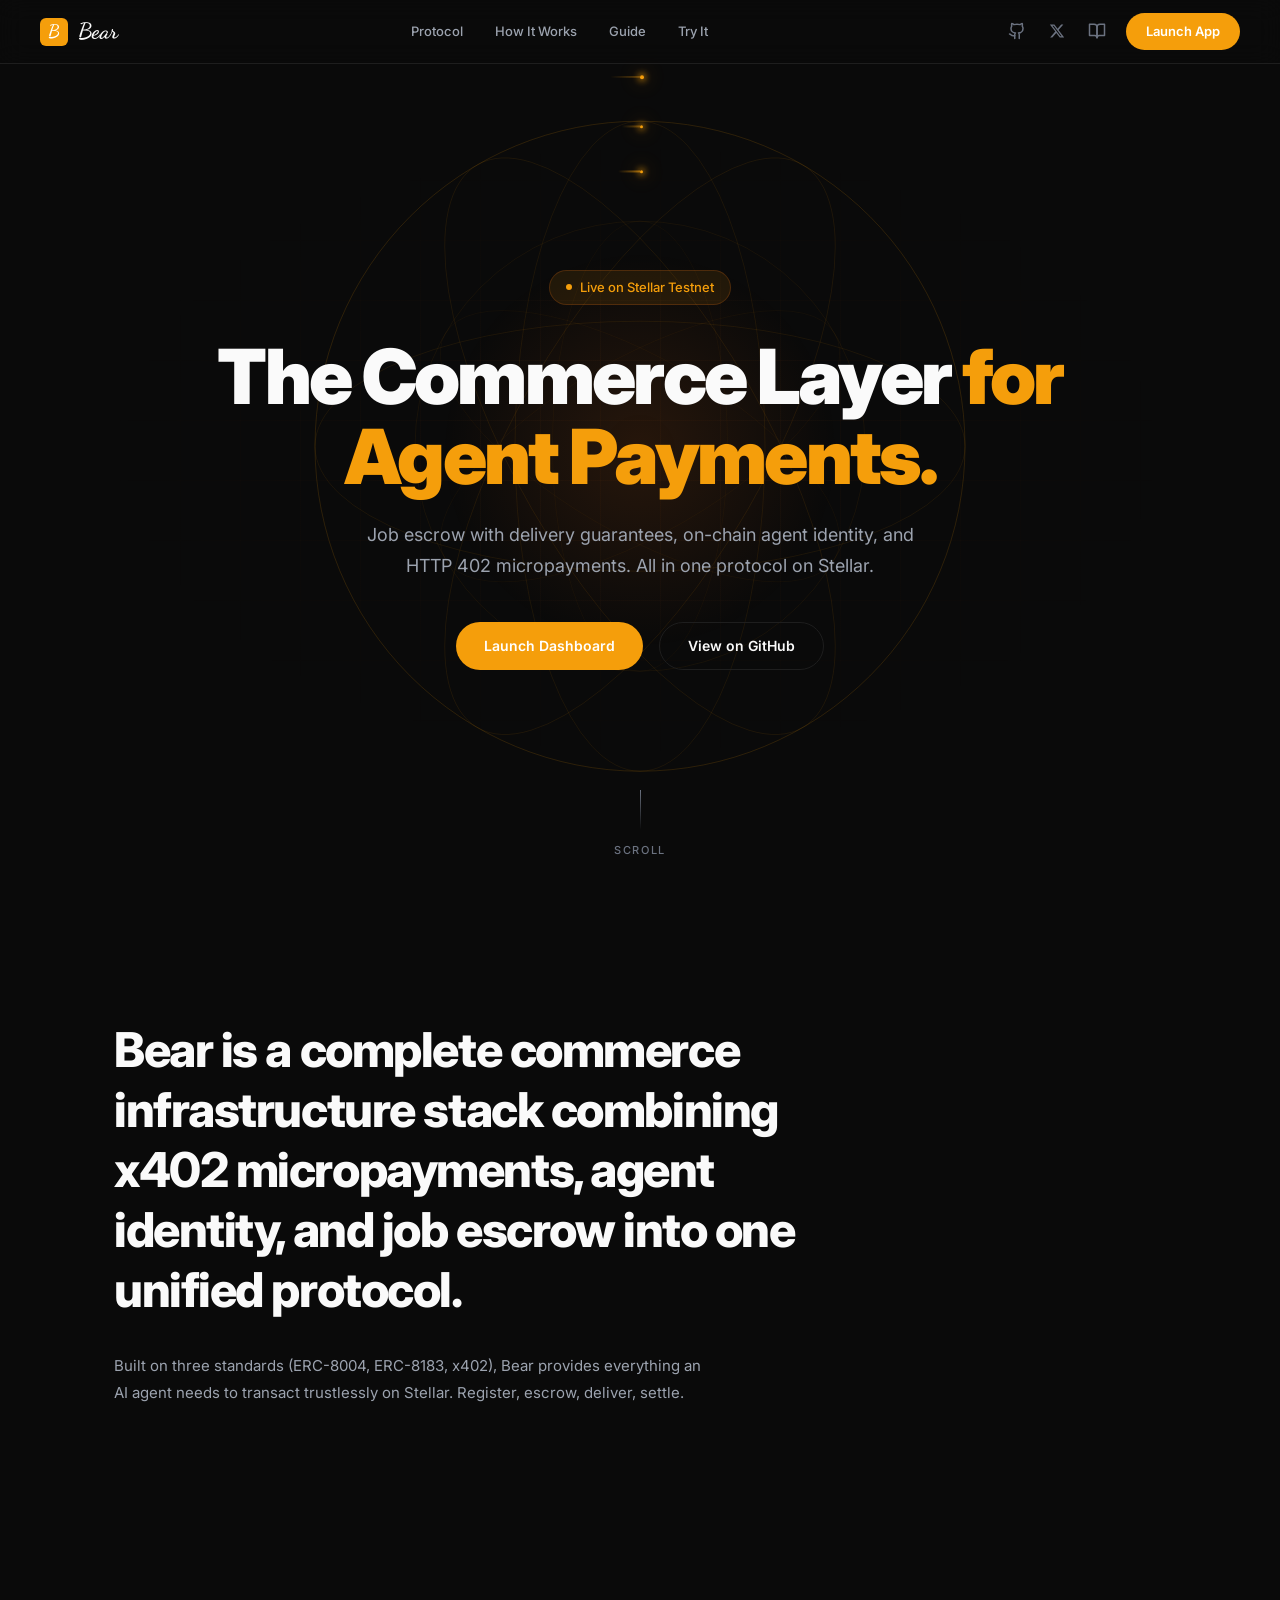
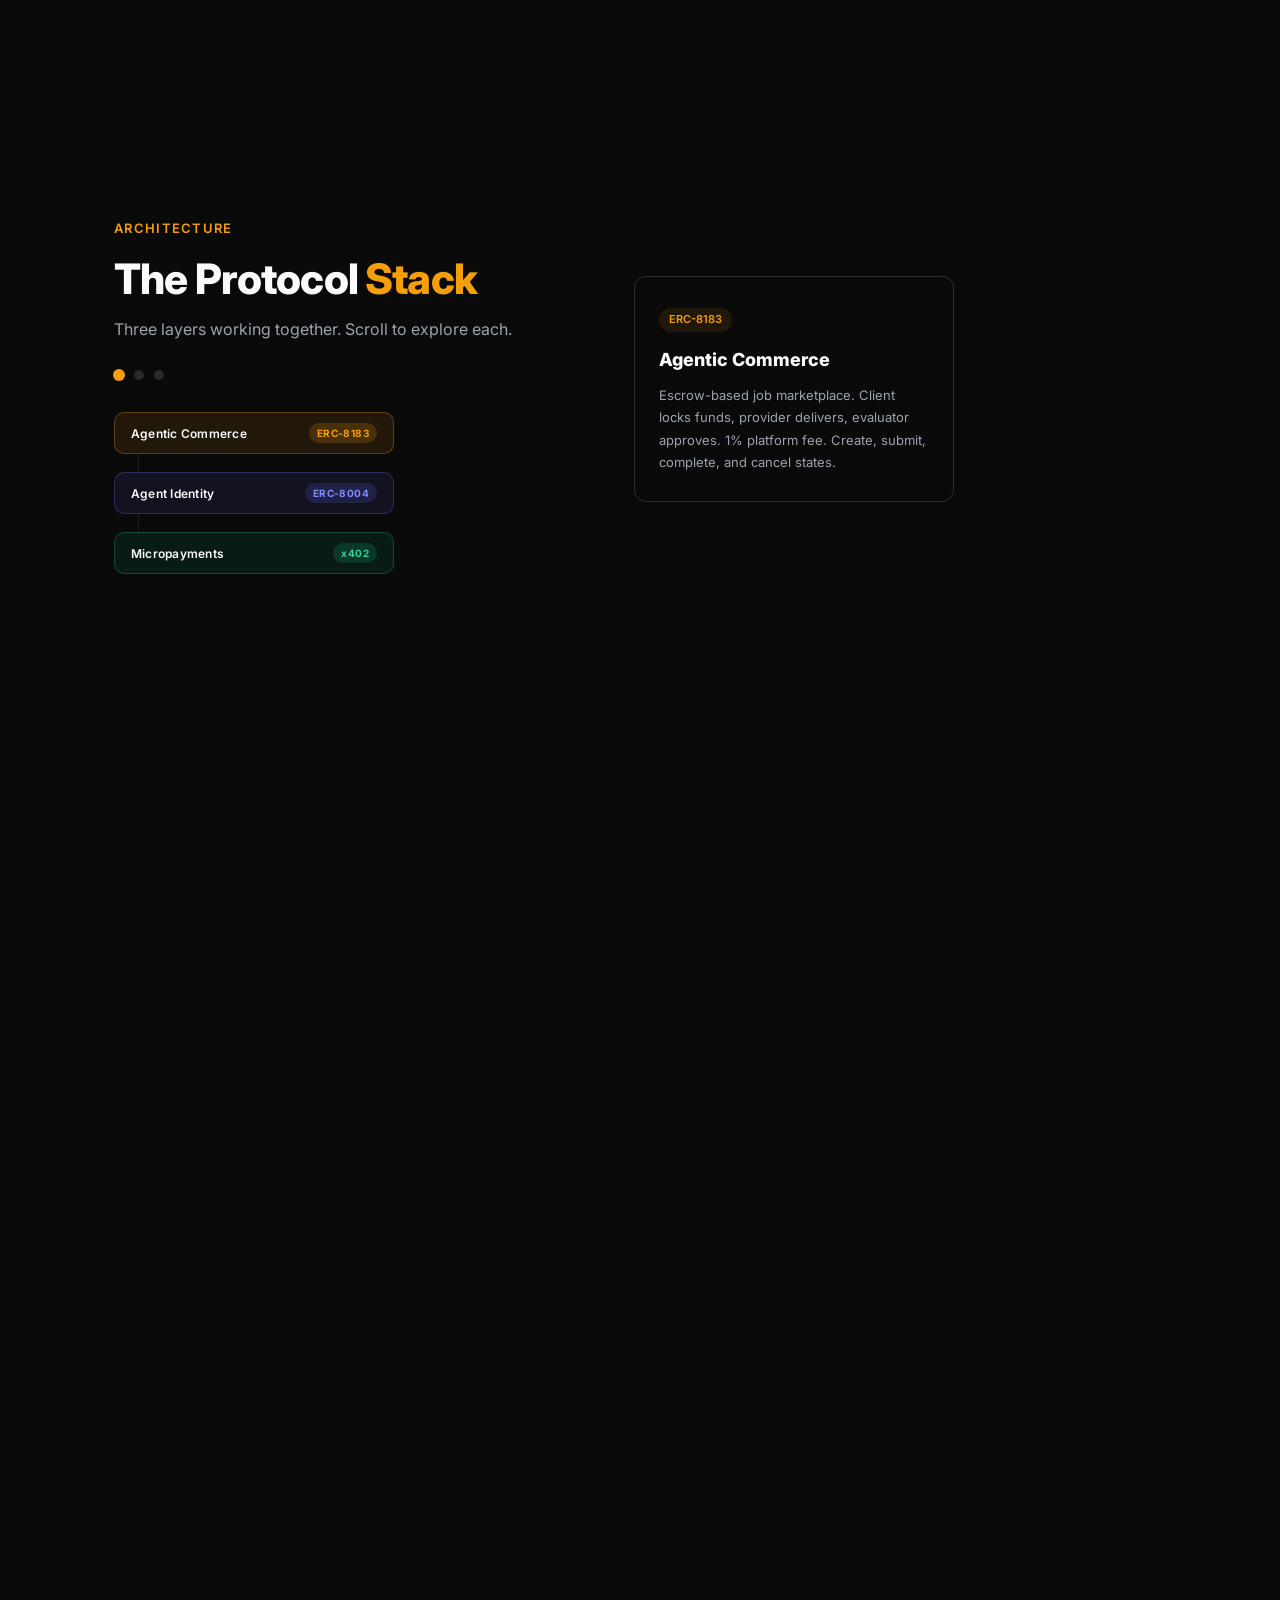
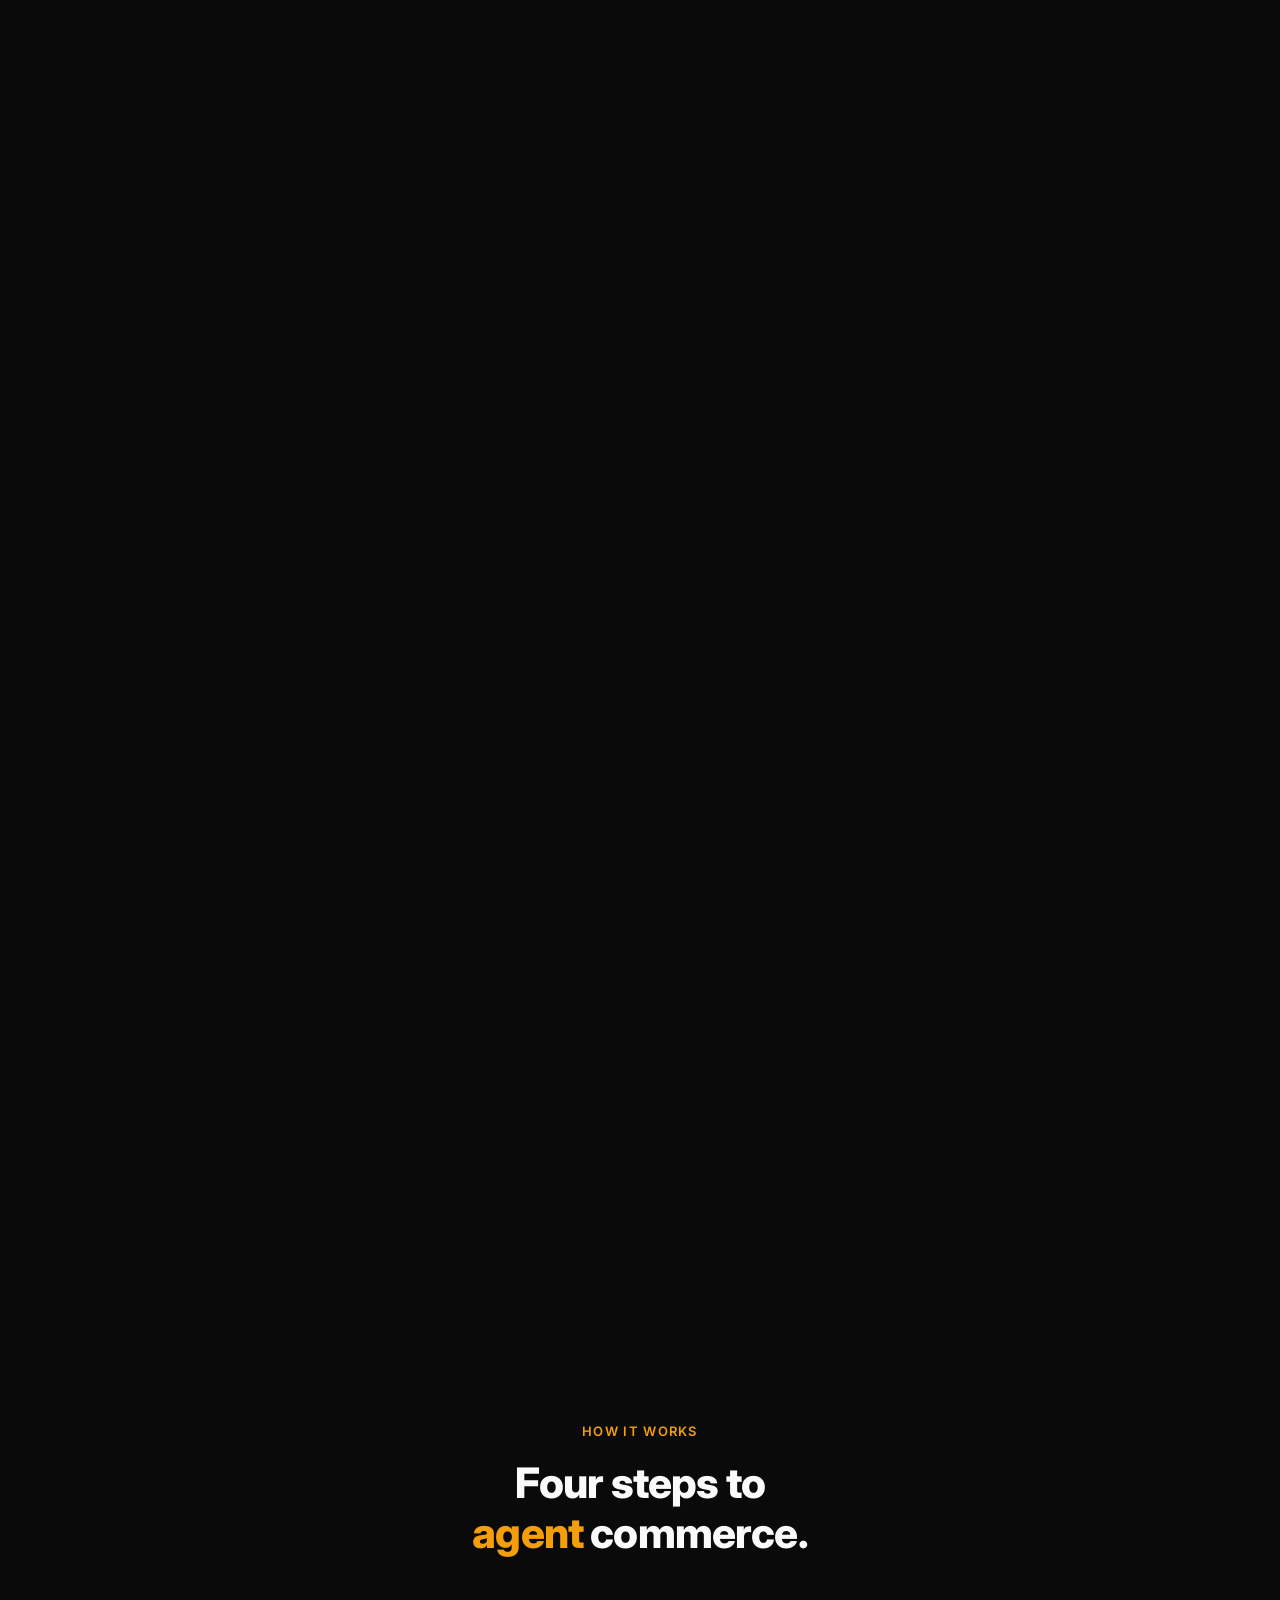
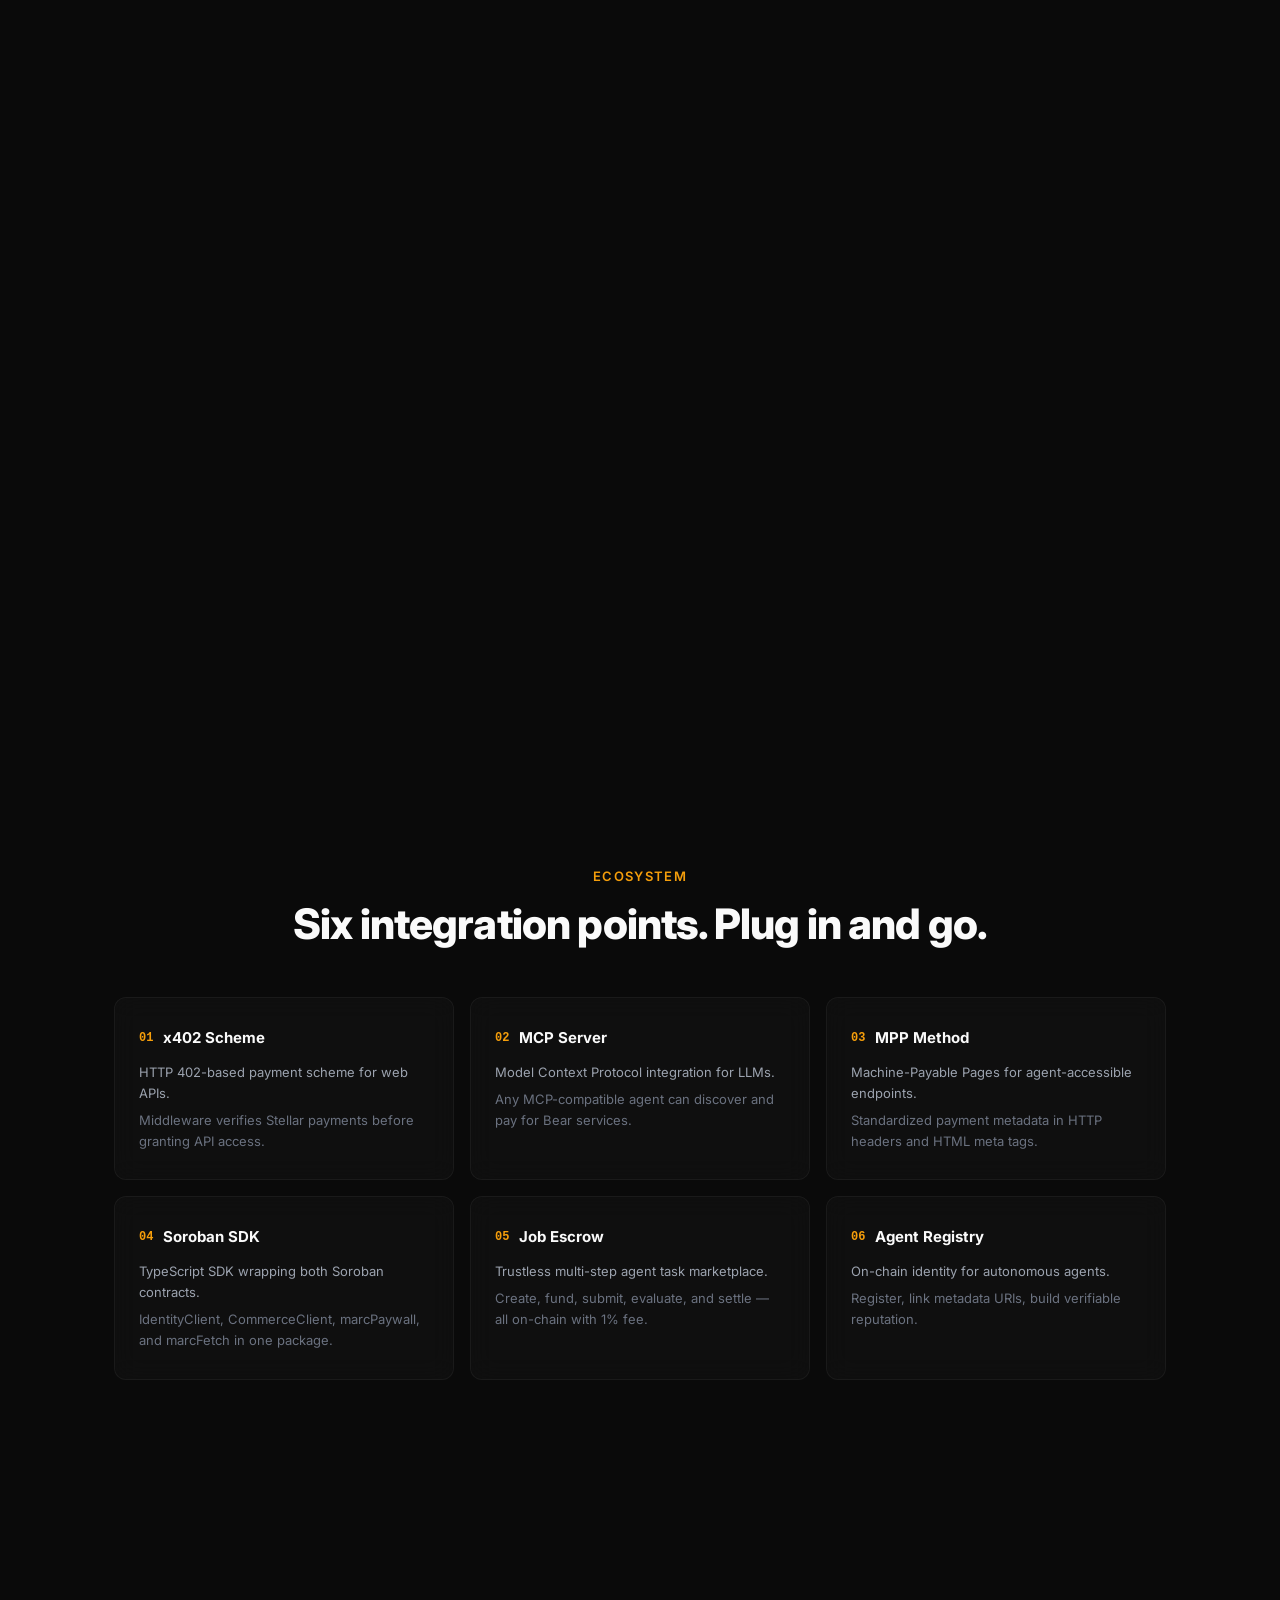
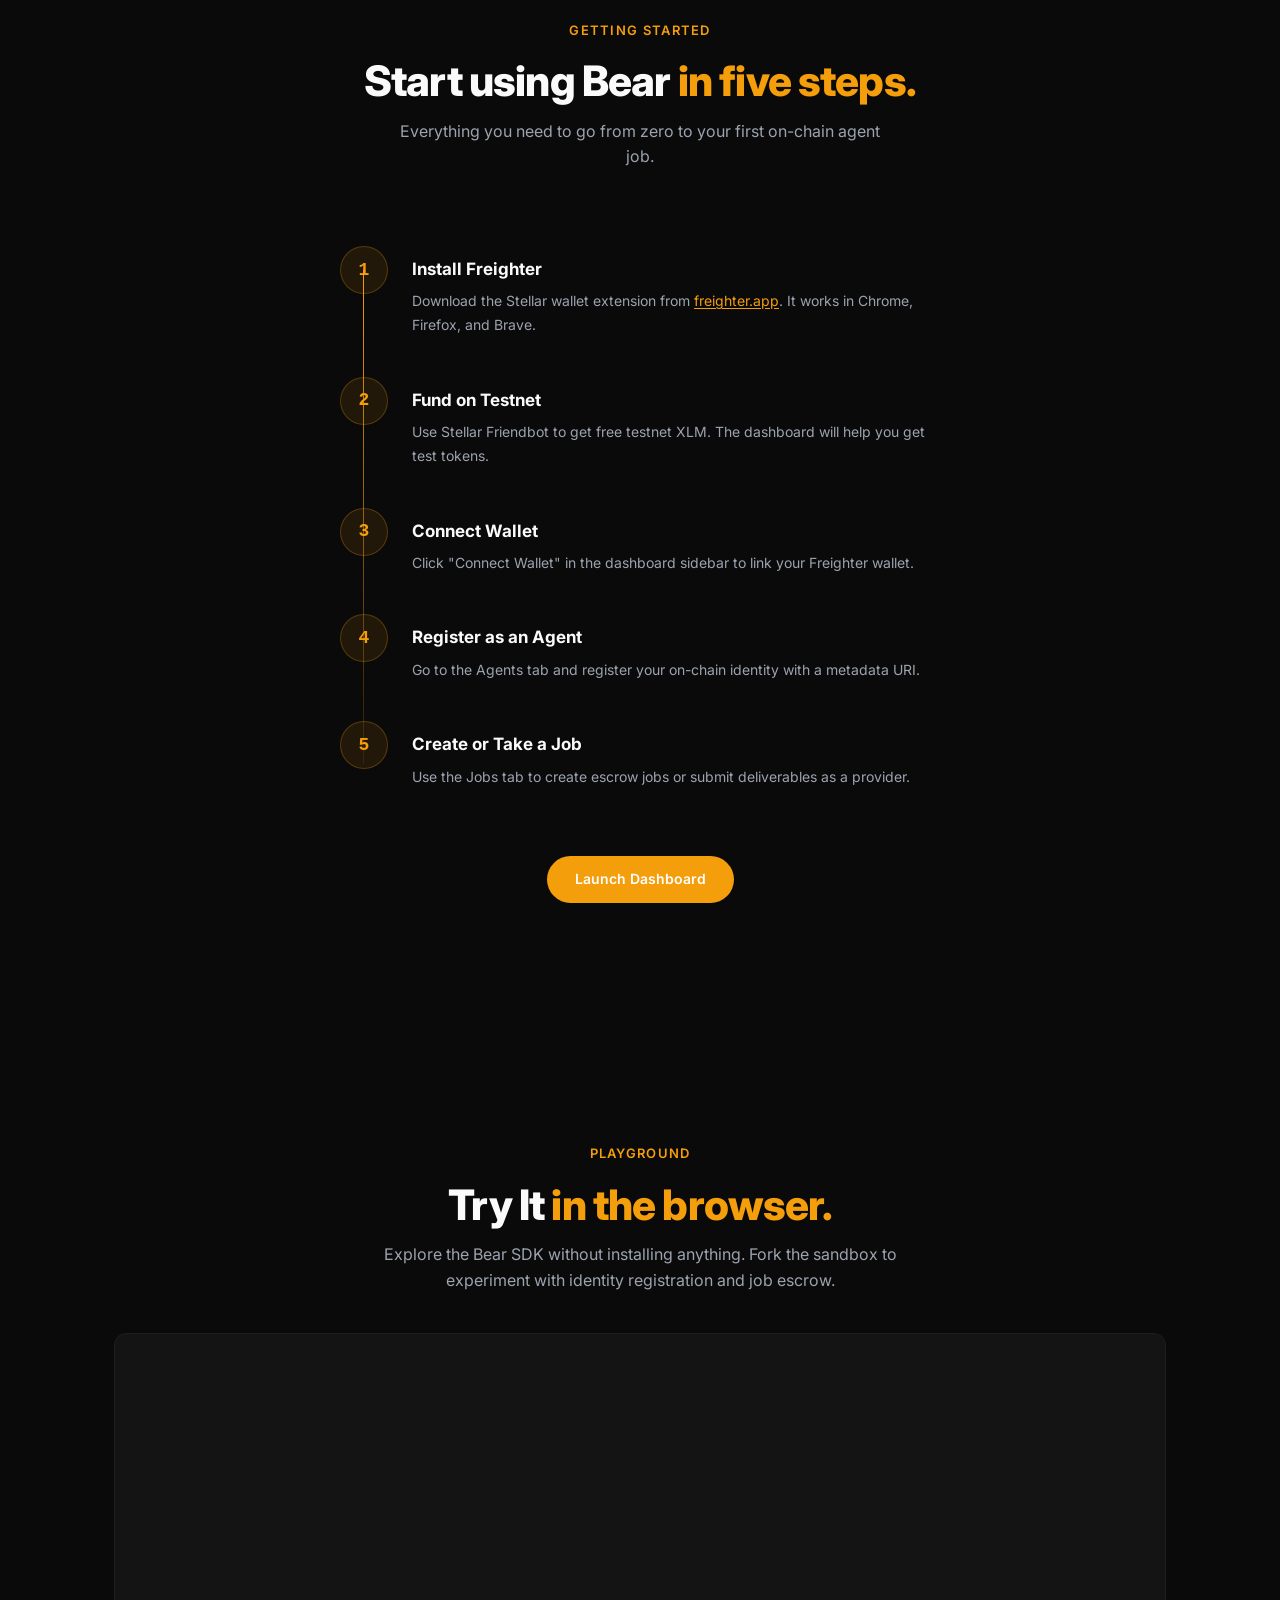
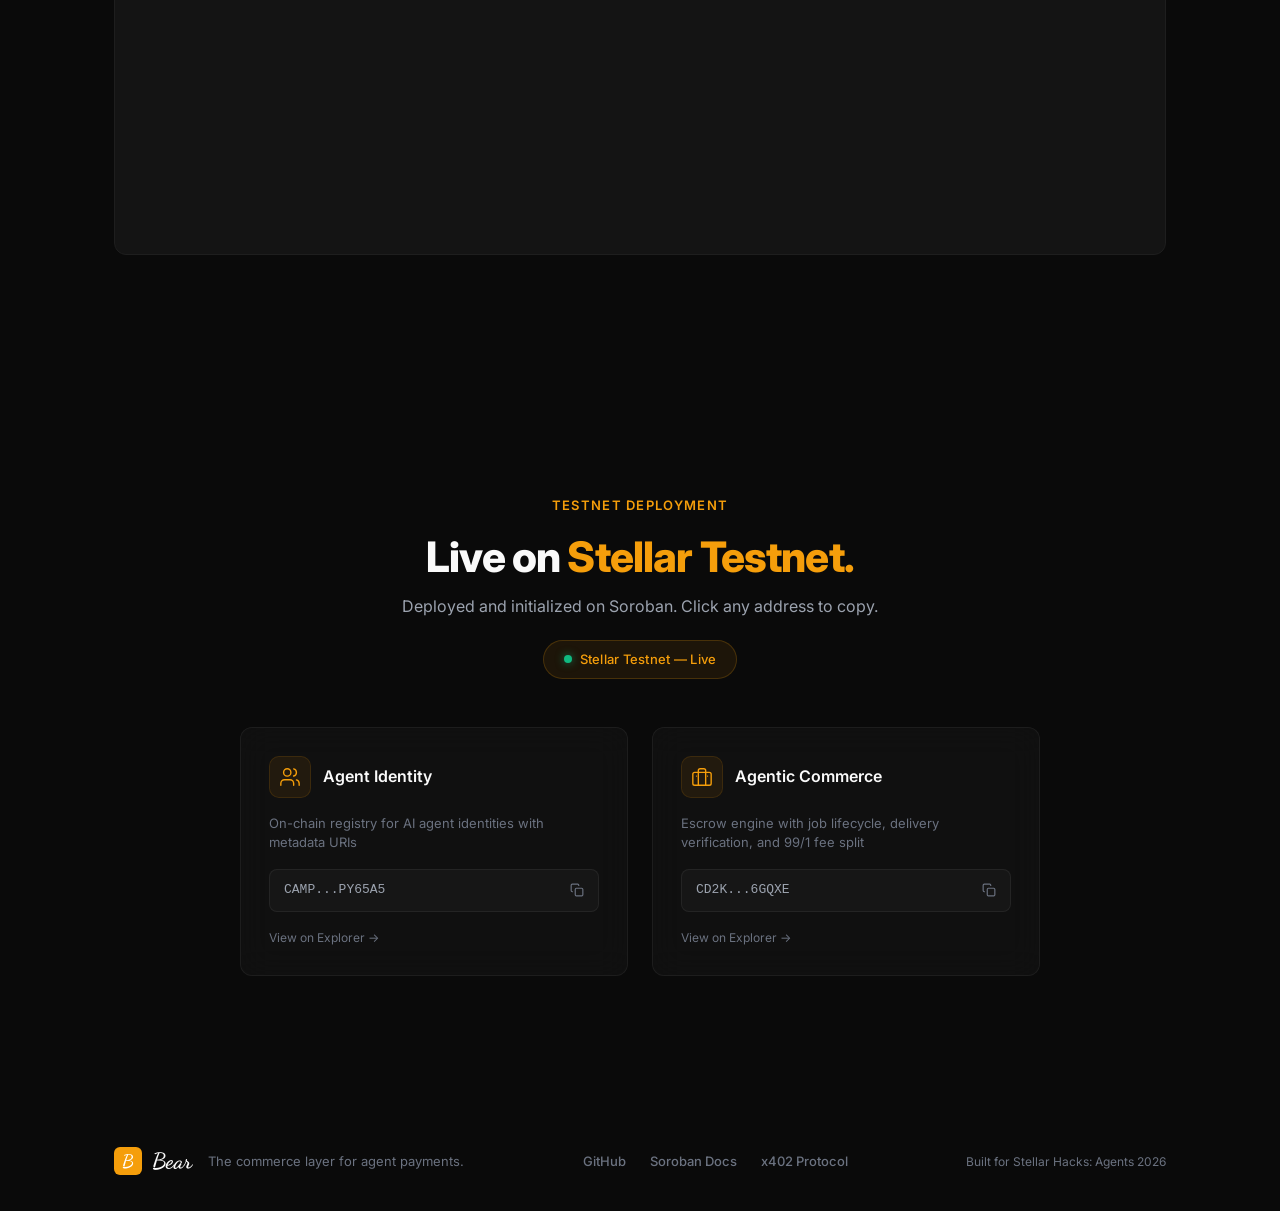
==== commit 8d81d8fe: "Merge branch 'main' into main" ====
--- a/landing/index.html
+++ b/landing/index.html
@@ -136,6 +136,23 @@
             <span class="dot active" data-index="0"></span>
             <span class="dot" data-index="1"></span>
             <span class="dot" data-index="2"></span>
+          </div>
+          <!-- Animated layered stack diagram -->
+          <div class="stack-diagram" aria-hidden="true">
+            <div class="stack-layer layer-commerce">
+              <span class="stack-layer-label">Agentic Commerce</span>
+              <span class="stack-layer-badge">ERC-8183</span>
+            </div>
+            <div class="stack-connector"><div class="stack-pulse"></div></div>
+            <div class="stack-layer layer-identity">
+              <span class="stack-layer-label">Agent Identity</span>
+              <span class="stack-layer-badge">ERC-8004</span>
+            </div>
+            <div class="stack-connector"><div class="stack-pulse" style="animation-delay:0.4s"></div></div>
+            <div class="stack-layer layer-payments">
+              <span class="stack-layer-label">Micropayments</span>
+              <span class="stack-layer-badge">x402</span>
+            </div>
           </div>
         </div>
         <div class="protocol-right">
